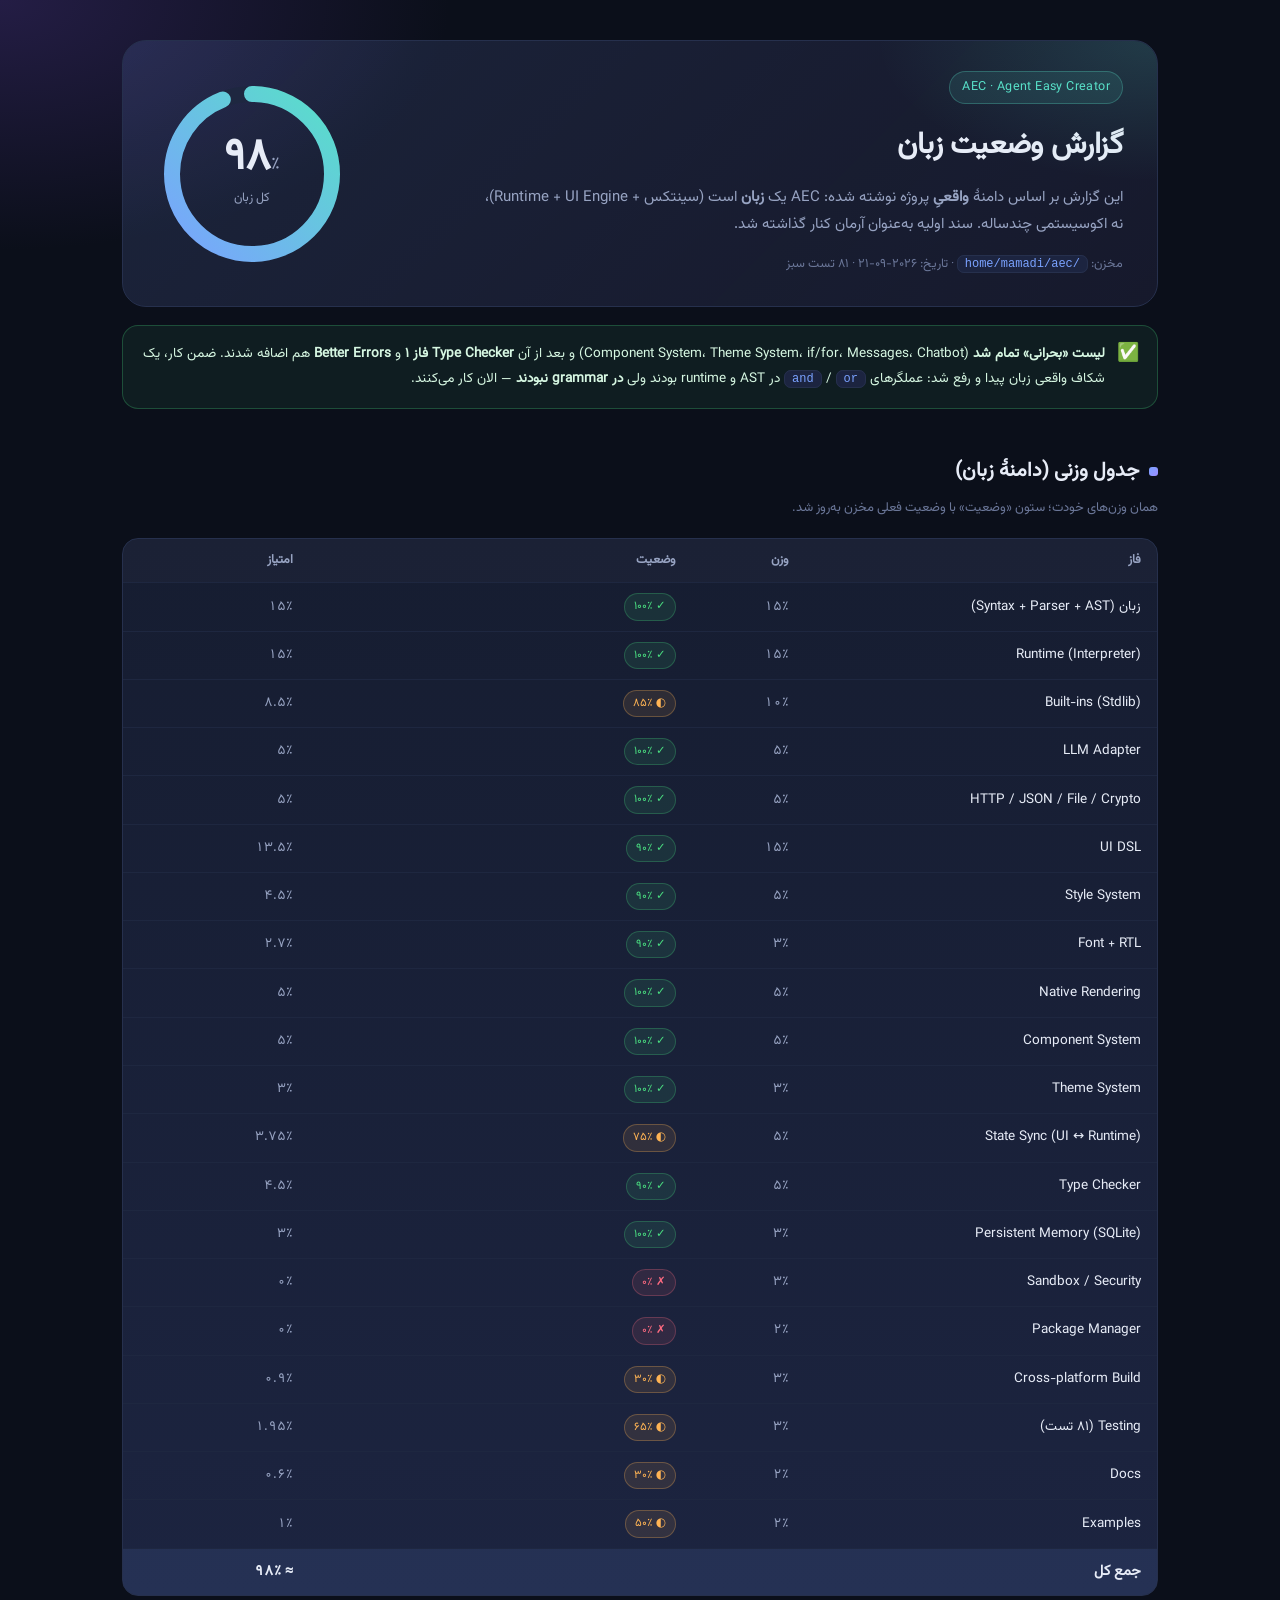
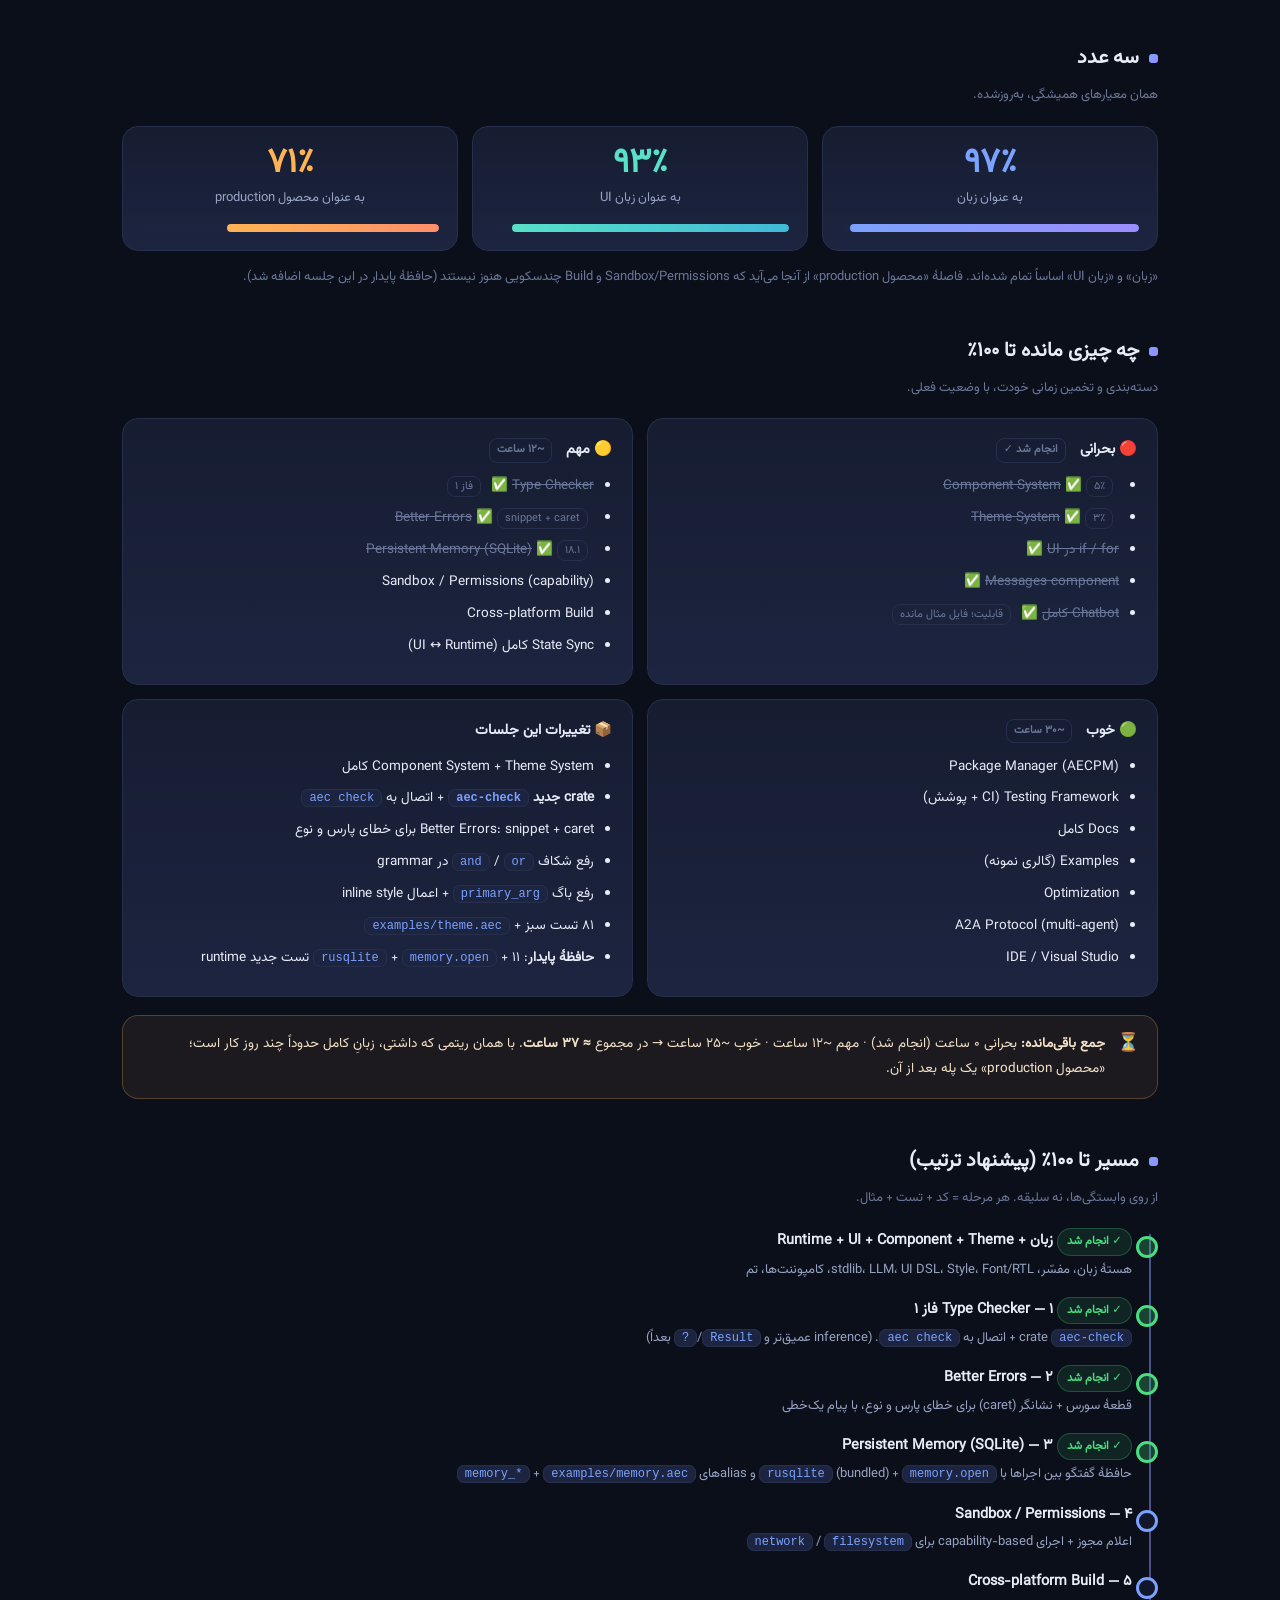
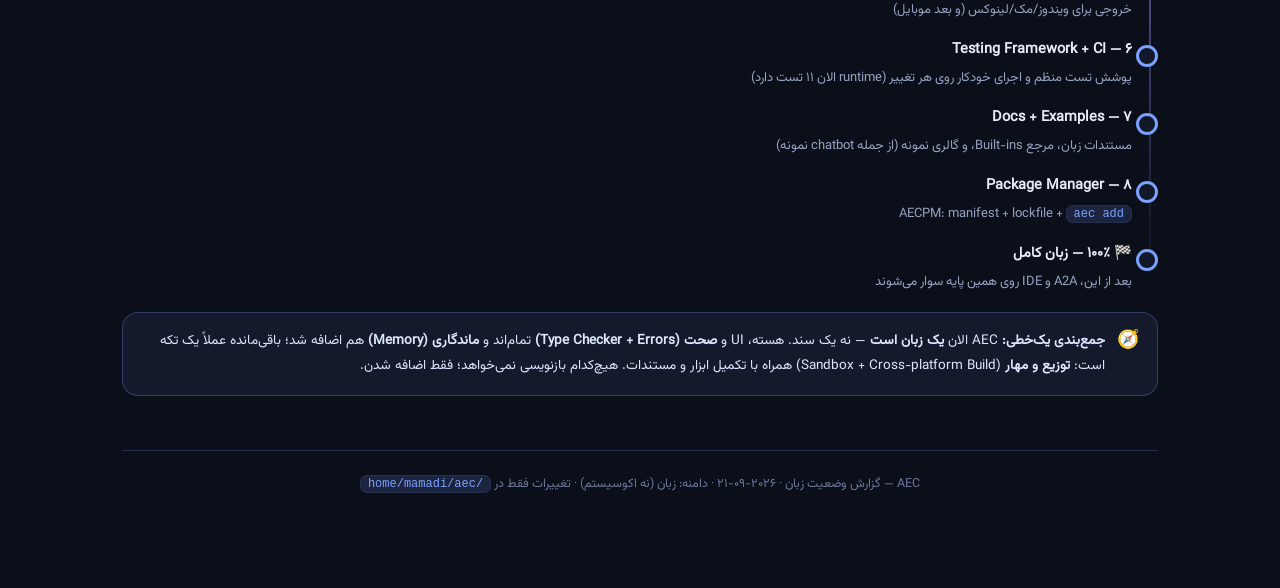
==== docs/roadmap.html @ 52903f84 "feat(lang): complete the language core — var, interpolation, Result/?, closures Catch-up commit for " ====
<!DOCTYPE html>
<html lang="fa" dir="rtl">
<head>
<meta charset="utf-8" />
<meta name="viewport" content="width=device-width, initial-scale=1" />
<title>AEC — گزارش وضعیت زبان</title>
<style>
  @font-face {
    font-family: "Vazirmatn";
    src: url("../crates/aec-ui/assets/fonts/Vazirmatn-Regular.ttf") format("truetype");
    font-weight: 400;
    font-display: swap;
  }
  :root {
    --bg: #0b0f1a;
    --bg-2: #121829;
    --card: #161d31;
    --card-2: #1c2440;
    --line: #26304d;
    --text: #e7ecf7;
    --muted: #97a3c2;
    --faint: #6b7799;
    --primary: #7aa2ff;
    --primary-2: #9b8cff;
    --accent: #58e0c8;
    --amber: #ffb454;
    --rose: #ff6b81;
    --green: #4ade80;
    --radius: 16px;
  }
  * { box-sizing: border-box; }
  html, body { margin: 0; padding: 0; }
  body {
    font-family: "Vazirmatn", "Segoe UI", Tahoma, system-ui, sans-serif;
    background:
      radial-gradient(1200px 600px at 90% -10%, #1b2547 0%, transparent 55%),
      radial-gradient(900px 500px at 0% 0%, #241d45 0%, transparent 50%),
      var(--bg);
    color: var(--text);
    line-height: 1.85;
    -webkit-font-smoothing: antialiased;
  }
  .wrap { max-width: 1080px; margin: 0 auto; padding: 40px 22px 90px; }

  /* Hero */
  .hero {
    display: grid; grid-template-columns: 1fr auto; gap: 28px; align-items: center;
    background: linear-gradient(135deg, rgba(122,162,255,.14), rgba(155,140,255,.08));
    border: 1px solid var(--line); border-radius: 24px; padding: 30px 34px;
    position: relative; overflow: hidden;
  }
  .hero::after {
    content: ""; position: absolute; inset: 0;
    background: radial-gradient(400px 200px at 100% 0%, rgba(88,224,200,.16), transparent 70%);
    pointer-events: none;
  }
  .eyebrow {
    display: inline-block; font-size: 12.5px; letter-spacing: .4px; color: var(--accent);
    background: rgba(88,224,200,.1); border: 1px solid rgba(88,224,200,.28);
    padding: 4px 12px; border-radius: 999px; margin-bottom: 14px;
  }
  h1 { font-size: 30px; margin: 0 0 10px; font-weight: 700; letter-spacing: -.2px; }
  .sub { color: var(--muted); font-size: 15px; margin: 0; max-width: 640px; }
  .meta { color: var(--faint); font-size: 12.5px; margin-top: 14px; }

  .donut { position: relative; width: 190px; height: 190px; flex: 0 0 auto; }
  .donut svg { transform: rotate(-90deg); }
  .donut .track { fill: none; stroke: #1e2740; stroke-width: 16; }
  .donut .val { fill: none; stroke: url(#g1); stroke-width: 16; stroke-linecap: round;
                stroke-dasharray: 472 503; animation: dash 1.5s cubic-bezier(.4,0,.2,1) both; }
  @keyframes dash { from { stroke-dasharray: 0 503; } }
  .donut .center { position: absolute; inset: 0; display: grid; place-content: center; text-align: center; }
  .donut .num { font-size: 44px; font-weight: 700; line-height: 1; }
  .donut .num small { font-size: 18px; color: var(--muted); font-weight: 400; }
  .donut .lbl { font-size: 12.5px; color: var(--muted); margin-top: 6px; }

  h2 { font-size: 20px; margin: 44px 0 6px; display: flex; align-items: center; gap: 10px; }
  h2 .dot { width: 9px; height: 9px; border-radius: 3px; background: linear-gradient(135deg, var(--primary), var(--primary-2)); }
  .hint { color: var(--faint); font-size: 13px; margin: 0 0 18px; }

  .panel {
    background: linear-gradient(180deg, var(--card), var(--card-2));
    border: 1px solid var(--line); border-radius: var(--radius); overflow: hidden;
  }
  table { width: 100%; border-collapse: collapse; font-size: 13.5px; }
  th, td { padding: 10px 16px; text-align: right; border-bottom: 1px solid #1e2740; }
  th { color: var(--muted); font-weight: 600; font-size: 12.5px; background: rgba(255,255,255,.02); }
  tr:last-child td { border-bottom: none; }
  td.f { color: var(--text); }
  td.c { color: var(--muted); font-variant-numeric: tabular-nums; }
  tr.total td { background: rgba(122,162,255,.1); font-weight: 700; color: var(--text); font-size: 14.5px; }
  .badge { display: inline-flex; align-items: center; gap: 5px; padding: 2px 9px; border-radius: 999px; font-size: 11.5px; white-space: nowrap; }
  .ok  { color: var(--green); background: rgba(74,222,128,.1); border: 1px solid rgba(74,222,128,.25); }
  .mid { color: var(--amber); background: rgba(255,180,84,.1); border: 1px solid rgba(255,180,84,.28); }
  .no  { color: var(--rose);  background: rgba(255,107,129,.1); border: 1px solid rgba(255,107,129,.26); }
  .mini { height: 6px; width: 68px; background: #1c2440; border-radius: 99px; overflow: hidden; display: inline-block; vertical-align: middle; }
  .mini > i { display: block; height: 100%; border-radius: 99px; }

  /* score grid */
  .scores { display: grid; grid-template-columns: repeat(auto-fit, minmax(200px, 1fr)); gap: 14px; }
  .score {
    background: linear-gradient(180deg, var(--card), var(--card-2));
    border: 1px solid var(--line); border-radius: var(--radius); padding: 18px;
    text-align: center;
  }
  .score .big { font-size: 34px; font-weight: 700; line-height: 1.1; }
  .score .lbl { color: var(--muted); font-size: 13px; margin-top: 4px; }
  .score .bar { height: 8px; background: #1c2440; border-radius: 99px; overflow: hidden; margin-top: 14px; }
  .score .bar > i { display: block; height: 100%; border-radius: 99px; animation: grow 1.1s cubic-bezier(.4,0,.2,1) both; }
  @keyframes grow { from { width: 0 !important; } }

  /* priority lists */
  .two { display: grid; grid-template-columns: 1fr 1fr; gap: 14px; }
  .list { padding: 18px 20px; }
  .list h3 { margin: 0 0 10px; font-size: 14.5px; display: flex; align-items: center; gap: 8px; }
  .list ul { margin: 0; padding: 0 18px 0 0; }
  .list li { font-size: 13.5px; margin-bottom: 7px; }
  .list li s { color: var(--faint); }
  .tag { font-size: 11px; color: var(--faint); border: 1px solid var(--line); border-radius: 8px; padding: 1px 7px; margin-right: 6px; }

  .tl { position: relative; margin-top: 8px; padding-right: 26px; }
  .tl::before { content: ""; position: absolute; right: 7px; top: 6px; bottom: 6px; width: 2px;
                background: linear-gradient(180deg, var(--primary), var(--primary-2), transparent); opacity: .5; }
  .step { position: relative; margin-bottom: 15px; }
  .step::before { content: ""; position: absolute; right: -26px; top: 8px; width: 16px; height: 16px; border-radius: 50%;
    background: var(--bg-2); border: 3px solid var(--primary); }
  .step.done::before { border-color: var(--green); background: rgba(74,222,128,.25); }
  .step .st-top { display: flex; align-items: center; gap: 10px; flex-wrap: wrap; }
  .step .st-name { font-weight: 600; font-size: 14.5px; }
  .step .st-desc { color: var(--muted); font-size: 13px; margin-top: 2px; }

  .callout {
    display: flex; gap: 12px; align-items: flex-start;
    background: rgba(255,180,84,.07); border: 1px solid rgba(255,180,84,.25);
    border-radius: var(--radius); padding: 16px 18px; margin-top: 18px; font-size: 13.5px; color: #f3e2c8;
  }
  .callout .ic { font-size: 18px; line-height: 1.4; }
  .callout.blue { background: rgba(122,162,255,.08); border-color: rgba(122,162,255,.28); color: #dce6ff; }
  .callout.green { background: rgba(74,222,128,.07); border-color: rgba(74,222,128,.25); color: #d6f7e2; }
  @media (max-width: 760px) {
    .hero { grid-template-columns: 1fr; } .donut { justify-self: center; }
    .two { grid-template-columns: 1fr; } h1 { font-size: 24px; }
  }
  footer { margin-top: 54px; color: var(--faint); font-size: 12.5px; text-align: center; border-top: 1px solid var(--line); padding-top: 22px; }
  .kbd { font-family: ui-monospace, monospace; background: #1c2440; border: 1px solid var(--line);
         border-radius: 7px; padding: 1px 7px; font-size: 12px; color: var(--primary); }
</style>
</head>
<body>
<div class="wrap">

  <!-- HERO -->
  <div class="hero">
    <div>
      <span class="eyebrow">AEC · Agent Easy Creator</span>
      <h1>گزارش وضعیت زبان</h1>
      <p class="sub">
        این گزارش بر اساس دامنهٔ <b>واقعیِ</b> پروژه نوشته شده: AEC یک <b>زبان</b> است
        (سینتکس + Runtime + UI Engine)، نه اکوسیستمی چندساله. سند اولیه به‌عنوان آرمان کنار گذاشته شد.
      </p>
      <div class="meta">مخزن: <span class="kbd">/home/mamadi/aec</span> · تاریخ: ۲۰۲۶-۰۹-۲۱ · ۸۱ تست سبز</div>
    </div>
    <div class="donut">
      <svg width="190" height="190" viewBox="0 0 190 190">
        <defs>
          <linearGradient id="g1" x1="0" y1="0" x2="1" y2="1">
            <stop offset="0%" stop-color="#7aa2ff" /><stop offset="100%" stop-color="#58e0c8" />
          </linearGradient>
        </defs>
        <circle class="track" cx="95" cy="95" r="80" />
        <circle class="val" cx="95" cy="95" r="80" />
      </svg>
      <div class="center">
        <div class="num">۹۸<small>٪</small></div>
        <div class="lbl">کل زبان</div>
      </div>
    </div>
  </div>

  <div class="callout green">
    <div class="ic">✅</div>
    <div>
      <b>لیست «بحرانی» تمام شد</b> (Component System، Theme System، if/for، Messages، Chatbot)
      و بعد از آن <b>Type Checker فاز ۱</b> و <b>Better Errors</b> هم اضافه شدند.
      ضمن کار، یک شکاف واقعی زبان پیدا و رفع شد: عملگرهای <span class="kbd">and</span> / <span class="kbd">or</span>
      در AST و runtime بودند ولی <b>در grammar نبودند</b> — الان کار می‌کنند.
    </div>
  </div>

  <!-- WEIGHTED TABLE -->
  <h2><span class="dot"></span>جدول وزنی (دامنهٔ زبان)</h2>
  <p class="hint">همان وزن‌های خودت؛ ستون «وضعیت» با وضعیت فعلی مخزن به‌روز شد.</p>

  <div class="panel">
    <table>
      <tr>
        <th style="width:34%">فاز</th>
        <th style="width:11%">وزن</th>
        <th style="width:37%">وضعیت</th>
        <th style="width:18%">امتیاز</th>
      </tr>
      <tr><td class="f">زبان (Syntax + Parser + AST)</td><td class="c">۱۵٪</td><td><span class="badge ok">✓ ۱۰۰٪</span></td><td class="c">۱۵٪</td></tr>
      <tr><td class="f">Runtime (Interpreter)</td><td class="c">۱۵٪</td><td><span class="badge ok">✓ ۱۰۰٪</span></td><td class="c">۱۵٪</td></tr>
      <tr><td class="f">Built-ins (Stdlib)</td><td class="c">۱۰٪</td><td><span class="badge mid">◐ ۸۵٪</span></td><td class="c">۸.۵٪</td></tr>
      <tr><td class="f">LLM Adapter</td><td class="c">۵٪</td><td><span class="badge ok">✓ ۱۰۰٪</span></td><td class="c">۵٪</td></tr>
      <tr><td class="f">HTTP / JSON / File / Crypto</td><td class="c">۵٪</td><td><span class="badge ok">✓ ۱۰۰٪</span></td><td class="c">۵٪</td></tr>
      <tr><td class="f">UI DSL</td><td class="c">۱۵٪</td><td><span class="badge ok">✓ ۹۰٪</span></td><td class="c">۱۳.۵٪</td></tr>
      <tr><td class="f">Style System</td><td class="c">۵٪</td><td><span class="badge ok">✓ ۹۰٪</span></td><td class="c">۴.۵٪</td></tr>
      <tr><td class="f">Font + RTL</td><td class="c">۳٪</td><td><span class="badge ok">✓ ۹۰٪</span></td><td class="c">۲.۷٪</td></tr>
      <tr><td class="f">Native Rendering</td><td class="c">۵٪</td><td><span class="badge ok">✓ ۱۰۰٪</span></td><td class="c">۵٪</td></tr>
      <tr><td class="f">Component System</td><td class="c">۵٪</td><td><span class="badge ok">✓ ۱۰۰٪</span></td><td class="c">۵٪</td></tr>
      <tr><td class="f">Theme System</td><td class="c">۳٪</td><td><span class="badge ok">✓ ۱۰۰٪</span></td><td class="c">۳٪</td></tr>
      <tr><td class="f">State Sync (UI ↔ Runtime)</td><td class="c">۵٪</td><td><span class="badge mid">◐ ۷۵٪</span></td><td class="c">۳.۷۵٪</td></tr>
      <tr><td class="f">Type Checker</td><td class="c">۵٪</td><td><span class="badge ok">✓ ۹۰٪</span></td><td class="c">۴.۵٪</td></tr>
      <tr><td class="f">Persistent Memory (SQLite)</td><td class="c">۳٪</td><td><span class="badge ok">✓ ۱۰۰٪</span></td><td class="c">۳٪</td></tr>
      <tr><td class="f">Sandbox / Security</td><td class="c">۳٪</td><td><span class="badge no">✗ ۰٪</span></td><td class="c">۰٪</td></tr>
      <tr><td class="f">Package Manager</td><td class="c">۲٪</td><td><span class="badge no">✗ ۰٪</span></td><td class="c">۰٪</td></tr>
      <tr><td class="f">Cross-platform Build</td><td class="c">۳٪</td><td><span class="badge mid">◐ ۳۰٪</span></td><td class="c">۰.۹٪</td></tr>
      <tr><td class="f">Testing (۸۱ تست)</td><td class="c">۳٪</td><td><span class="badge mid">◐ ۶۵٪</span></td><td class="c">۱.۹۵٪</td></tr>
      <tr><td class="f">Docs</td><td class="c">۲٪</td><td><span class="badge mid">◐ ۳۰٪</span></td><td class="c">۰.۶٪</td></tr>
      <tr><td class="f">Examples</td><td class="c">۲٪</td><td><span class="badge mid">◐ ۵۰٪</span></td><td class="c">۱٪</td></tr>
      <tr class="total"><td colspan="3">جمع کل</td><td class="c">≈ ۹۸٪</td></tr>
    </table>
  </div>

  <!-- THREE SCORES -->
  <h2><span class="dot"></span>سه عدد</h2>
  <p class="hint">همان معیارهای همیشگی، به‌روزشده.</p>
  <div class="scores">
    <div class="score">
      <div class="big" style="color:#7aa2ff">۹۷٪</div>
      <div class="lbl">به عنوان زبان</div>
      <div class="bar"><i style="width:97%; background:linear-gradient(90deg,#7aa2ff,#9b8cff)"></i></div>
    </div>
    <div class="score">
      <div class="big" style="color:#58e0c8">۹۳٪</div>
      <div class="lbl">به عنوان زبان UI</div>
      <div class="bar"><i style="width:93%; background:linear-gradient(90deg,#58e0c8,#3fb9d8)"></i></div>
    </div>
    <div class="score">
      <div class="big" style="color:#ffb454">۷۱٪</div>
      <div class="lbl">به عنوان محصول production</div>
      <div class="bar"><i style="width:71%; background:linear-gradient(90deg,#ffb454,#ff8f6b)"></i></div>
    </div>
  </div>
  <p class="hint" style="margin-top:14px">
    «زبان» و «زبان UI» اساساً تمام شده‌اند. فاصلهٔ «محصول production» از آنجا می‌آید که
    Sandbox/Permissions و Build چندسکویی هنوز نیستند (حافظهٔ پایدار در این جلسه اضافه شد).
  </p>

  <!-- REMAINING -->
  <h2><span class="dot"></span>چه چیزی مانده تا ۱۰۰٪</h2>
  <p class="hint">دسته‌بندی و تخمین زمانی خودت، با وضعیت فعلی.</p>

  <div class="two">
    <div class="panel list">
      <h3>🔴 بحرانی <span class="tag">انجام شد ✓</span></h3>
      <ul>
        <li><s>Component System</s> ✅ <span class="tag">۵٪</span></li>
        <li><s>Theme System</s> ✅ <span class="tag">۳٪</span></li>
        <li><s>if / for در UI</s> ✅</li>
        <li><s>Messages component</s> ✅</li>
        <li><s>Chatbot کامل</s> ✅ <span class="tag">قابلیت؛ فایل مثال مانده</span></li>
      </ul>
    </div>

    <div class="panel list">
      <h3>🟡 مهم <span class="tag">~۱۲ ساعت</span></h3>
      <ul>
        <li><s>Type Checker</s> ✅ <span class="tag">فاز ۱</span></li>
        <li><s>Better Errors</s> ✅ <span class="tag">snippet + caret</span></li>
        <li><s>Persistent Memory (SQLite)</s> ✅ <span class="tag">۱۸.۱</span></li>
        <li>Sandbox / Permissions (capability)</li>
        <li>Cross-platform Build</li>
        <li>State Sync کامل (UI ↔ Runtime)</li>
      </ul>
    </div>

    <div class="panel list">
      <h3>🟢 خوب <span class="tag">~۳۰ ساعت</span></h3>
      <ul>
        <li>Package Manager (AECPM)</li>
        <li>Testing Framework (CI + پوشش)</li>
        <li>Docs کامل</li>
        <li>Examples (گالری نمونه)</li>
        <li>Optimization</li>
        <li>A2A Protocol (multi-agent)</li>
        <li>IDE / Visual Studio</li>
      </ul>
    </div>

    <div class="panel list">
      <h3>📦 تغییرات این جلسات</h3>
      <ul>
        <li>Component System + Theme System کامل</li>
        <li><b>crate جدید <span class="kbd">aec-check</span></b> + اتصال به <span class="kbd">aec check</span></li>
        <li>Better Errors: snippet + caret برای خطای پارس و نوع</li>
        <li>رفع شکاف <span class="kbd">and</span> / <span class="kbd">or</span> در grammar</li>
        <li>رفع باگ <span class="kbd">primary_arg</span> + اعمال inline style</li>
        <li>۸۱ تست سبز + <span class="kbd">examples/theme.aec</span></li>
        <li><b>حافظهٔ پایدار</b>: <span class="kbd">rusqlite</span> + <span class="kbd">memory.open</span> + ۱۱ تست جدید runtime</li>
      </ul>
    </div>
  </div>

  <div class="callout">
    <div class="ic">⏳</div>
    <div>
      <b>جمع باقی‌مانده:</b> بحرانی ۰ ساعت (انجام شد) · مهم ~۱۲ ساعت · خوب ~۲۵ ساعت →
      در مجموع <b>≈ ۳۷ ساعت</b>. با همان ریتمی که داشتی، زبانِ کامل حدوداً چند روز کار است؛
      «محصول production» یک پله بعد از آن.
    </div>
  </div>

  <!-- PATH -->
  <h2><span class="dot"></span>مسیر تا ۱۰۰٪ (پیشنهاد ترتیب)</h2>
  <p class="hint">از روی وابستگی‌ها، نه سلیقه. هر مرحله = کد + تست + مثال.</p>

  <div class="tl">
    <div class="step done">
      <div class="st-top"><span class="st-name"><span class="badge ok">✓ انجام شد</span> زبان + Runtime + UI + Component + Theme</span></div>
      <div class="st-desc">هستهٔ زبان، مفسّر، stdlib، LLM، UI DSL، Style، Font/RTL، کامپوننت‌ها، تم</div>
    </div>
    <div class="step done">
      <div class="st-top"><span class="st-name"><span class="badge ok">✓ انجام شد</span> ۱ — Type Checker فاز ۱</span></div>
      <div class="st-desc">crate <span class="kbd">aec-check</span> + اتصال به <span class="kbd">aec check</span>. (inference عمیق‌تر و <span class="kbd">Result</span>/<span class="kbd">?</span> بعداً)</div>
    </div>
    <div class="step done">
      <div class="st-top"><span class="st-name"><span class="badge ok">✓ انجام شد</span> ۲ — Better Errors</span></div>
      <div class="st-desc">قطعهٔ سورس + نشانگر (caret) برای خطای پارس و نوع، با پیام یک‌خطی</div>
    </div>
    <div class="step done">
      <div class="st-top"><span class="st-name"><span class="badge ok">✓ انجام شد</span> ۳ — Persistent Memory (SQLite)</span></div>
      <div class="st-desc">حافظهٔ گفتگو بین اجراها با <span class="kbd">rusqlite</span> (bundled) + <span class="kbd">memory.open</span> و aliasهای <span class="kbd">memory_*</span> + <span class="kbd">examples/memory.aec</span></div>
    </div>
    <div class="step">
      <div class="st-top"><span class="st-name">۴ — Sandbox / Permissions</span></div>
      <div class="st-desc">اعلام مجوز + اجرای capability-based برای <span class="kbd">network</span> / <span class="kbd">filesystem</span></div>
    </div>
    <div class="step">
      <div class="st-top"><span class="st-name">۵ — Cross-platform Build</span></div>
      <div class="st-desc">خروجی برای ویندوز/مک/لینوکس (و بعد موبایل)</div>
    </div>
    <div class="step">
      <div class="st-top"><span class="st-name">۶ — Testing Framework + CI</span></div>
      <div class="st-desc">پوشش تست منظم و اجرای خودکار روی هر تغییر (runtime الان ۱۱ تست دارد)</div>
    </div>
    <div class="step">
      <div class="st-top"><span class="st-name">۷ — Docs + Examples</span></div>
      <div class="st-desc">مستندات زبان، مرجع Built-ins، و گالری نمونه (از جمله chatbot نمونه)</div>
    </div>
    <div class="step">
      <div class="st-top"><span class="st-name">۸ — Package Manager</span></div>
      <div class="st-desc">AECPM: manifest + lockfile + <span class="kbd">aec add</span></div>
    </div>
    <div class="step">
      <div class="st-top"><span class="st-name">🏁 ۱۰۰٪ — زبان کامل</span></div>
      <div class="st-desc">بعد از این، A2A و IDE روی همین پایه سوار می‌شوند</div>
    </div>
  </div>

  <div class="callout blue">
    <div class="ic">🧭</div>
    <div>
      <b>جمع‌بندی یک‌خطی:</b> AEC الان <b>یک زبان است</b> — نه یک سند. هسته، UI و
      <b>صحت (Type Checker + Errors)</b> تمام‌اند و <b>ماندگاری (Memory)</b> هم اضافه شد؛
      باقی‌مانده عملاً یک تکه است: <b>توزیع و مهار</b> (Sandbox + Cross-platform Build)
      همراه با تکمیل ابزار و مستندات. هیچ‌کدام بازنویسی نمی‌خواهد؛ فقط اضافه شدن.
    </div>
  </div>

  <footer>
    AEC — گزارش وضعیت زبان · ۲۰۲۶-۰۹-۲۱ · دامنه: زبان (نه اکوسیستم) · تغییرات فقط در <span class="kbd">/home/mamadi/aec</span>
  </footer>
</div>
</body>
</html>
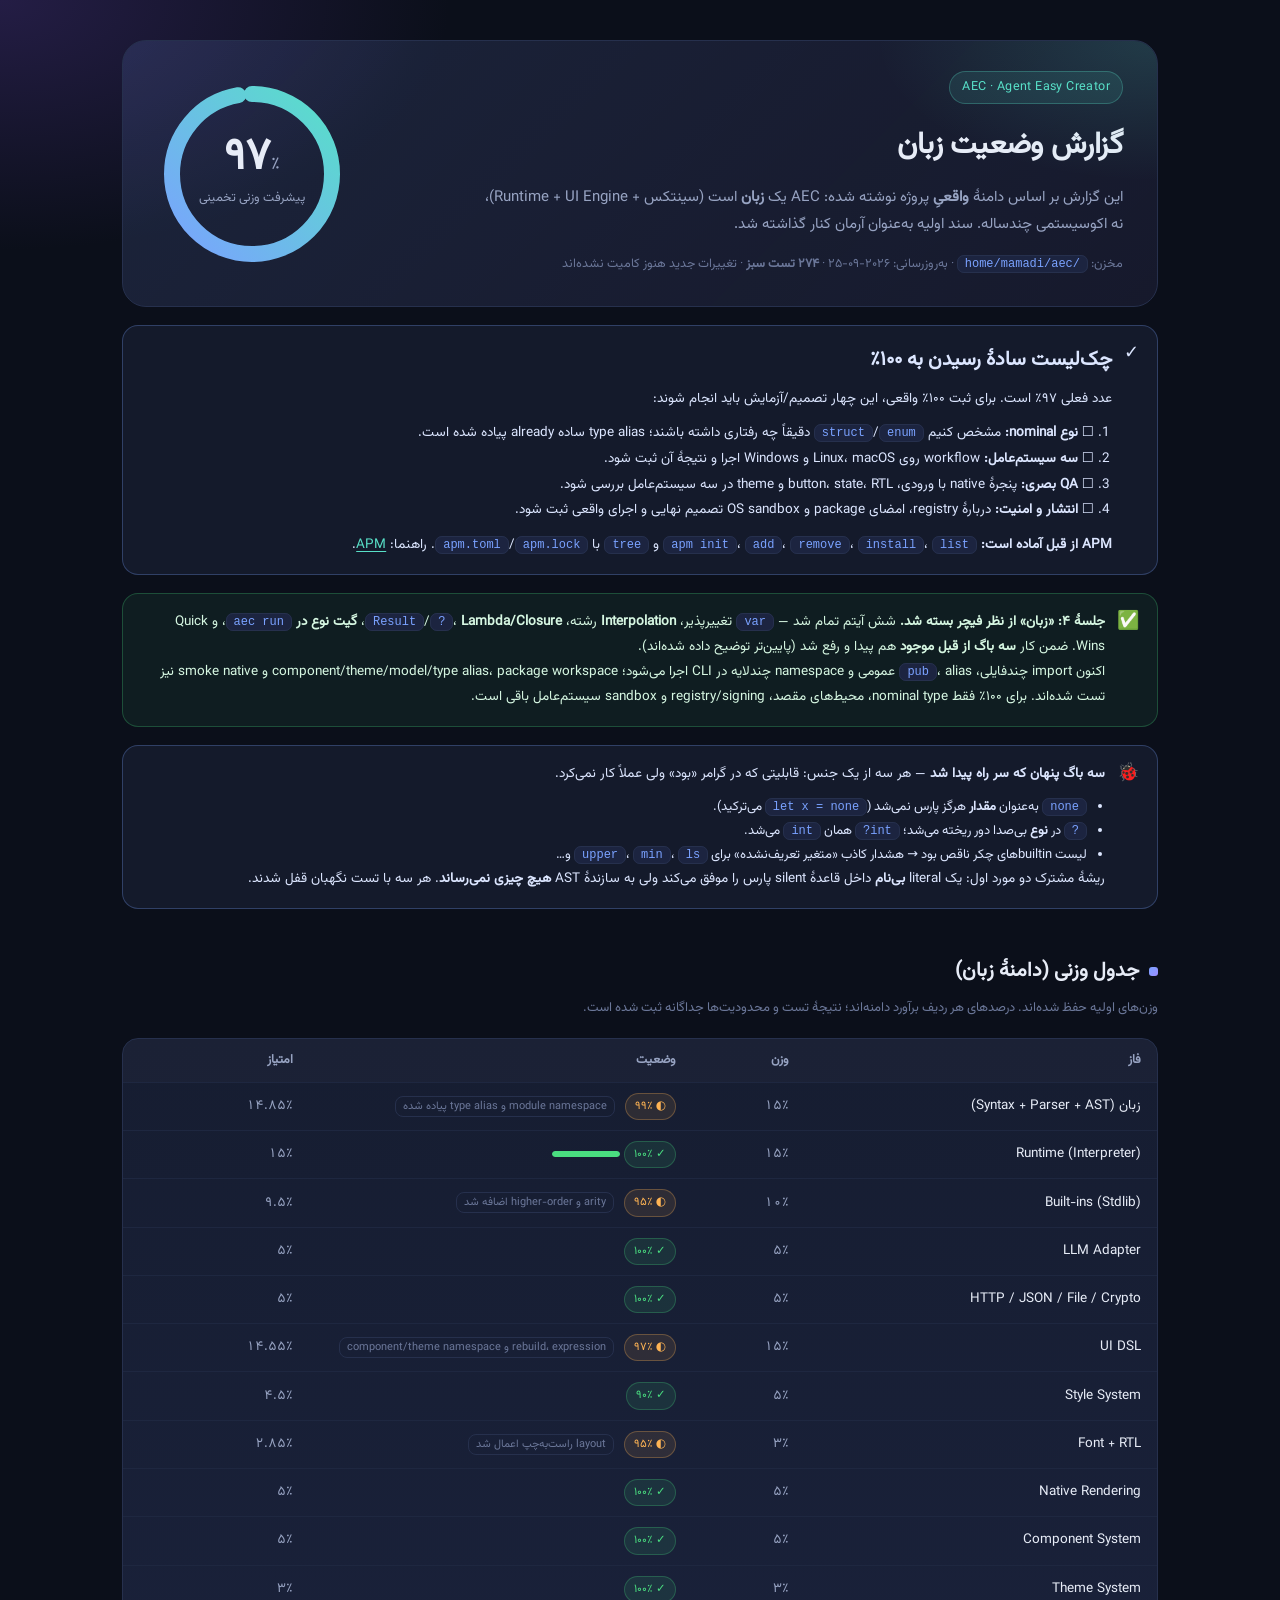
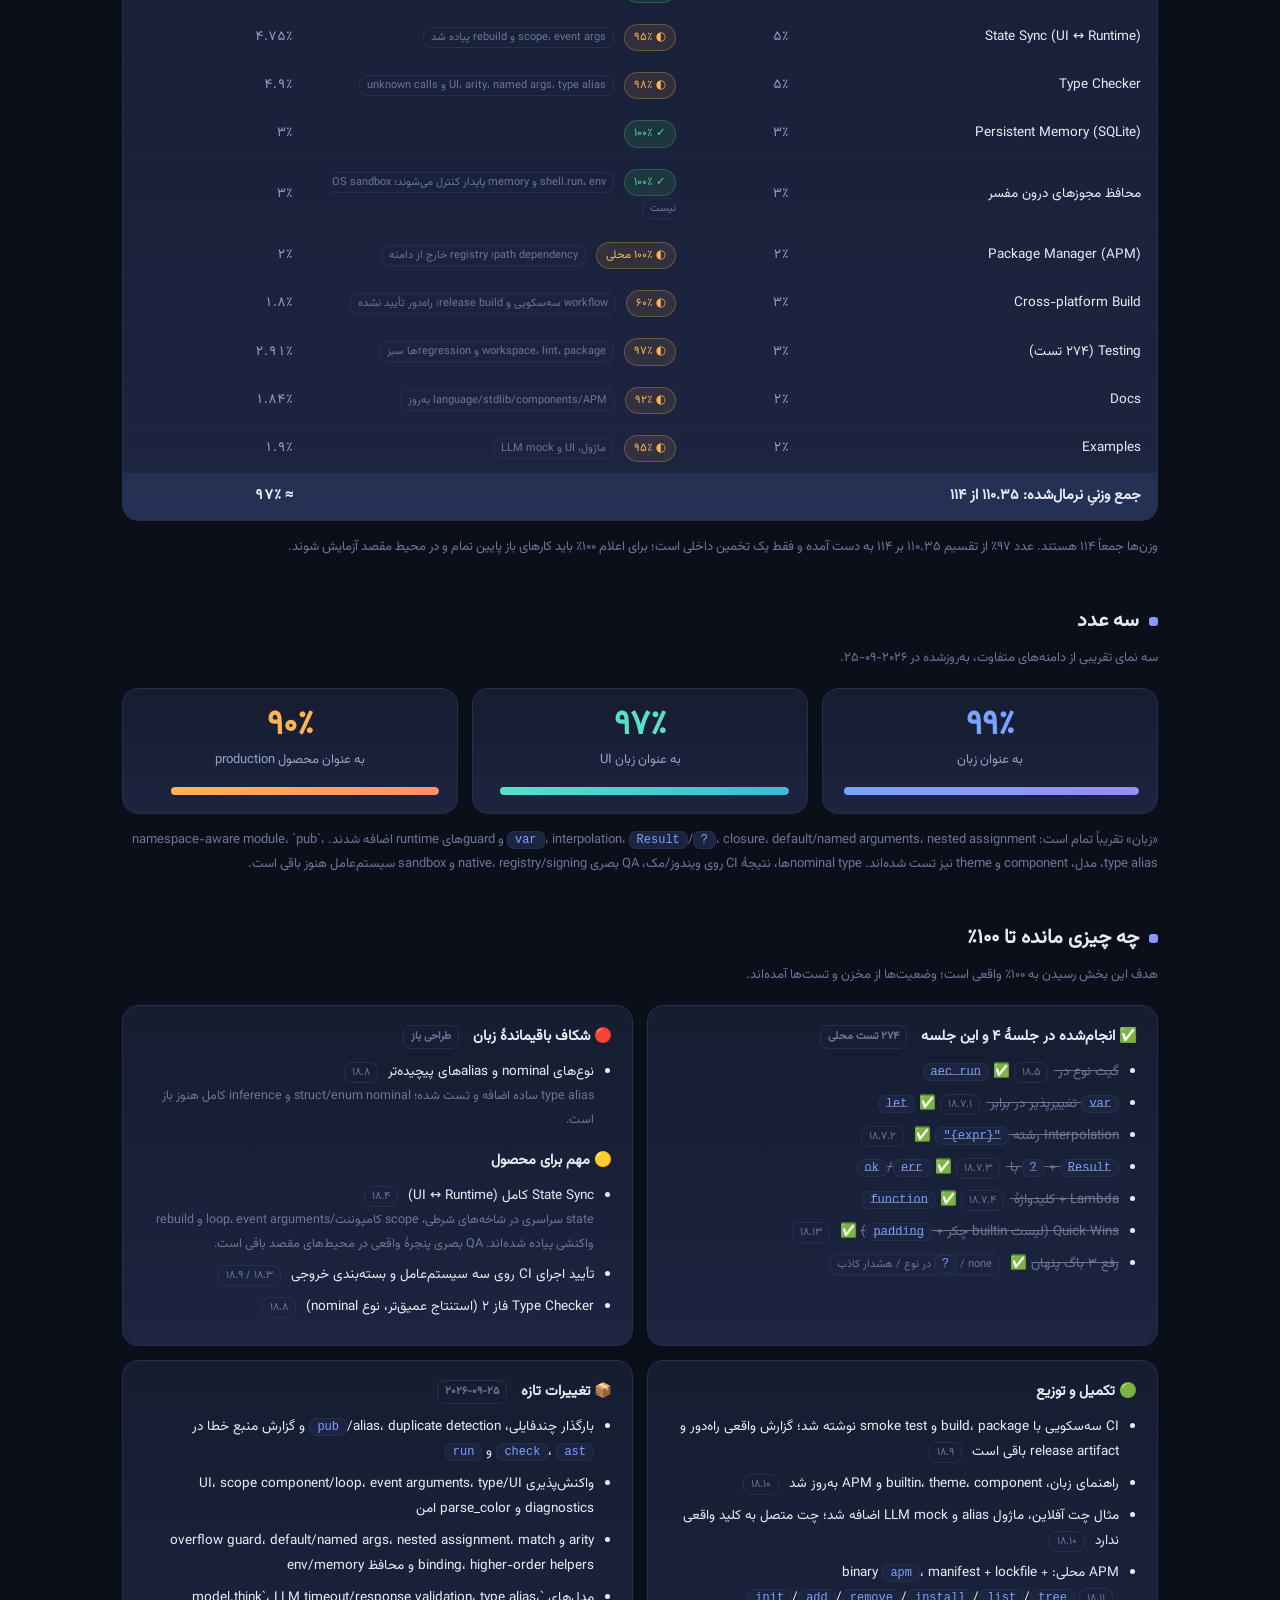
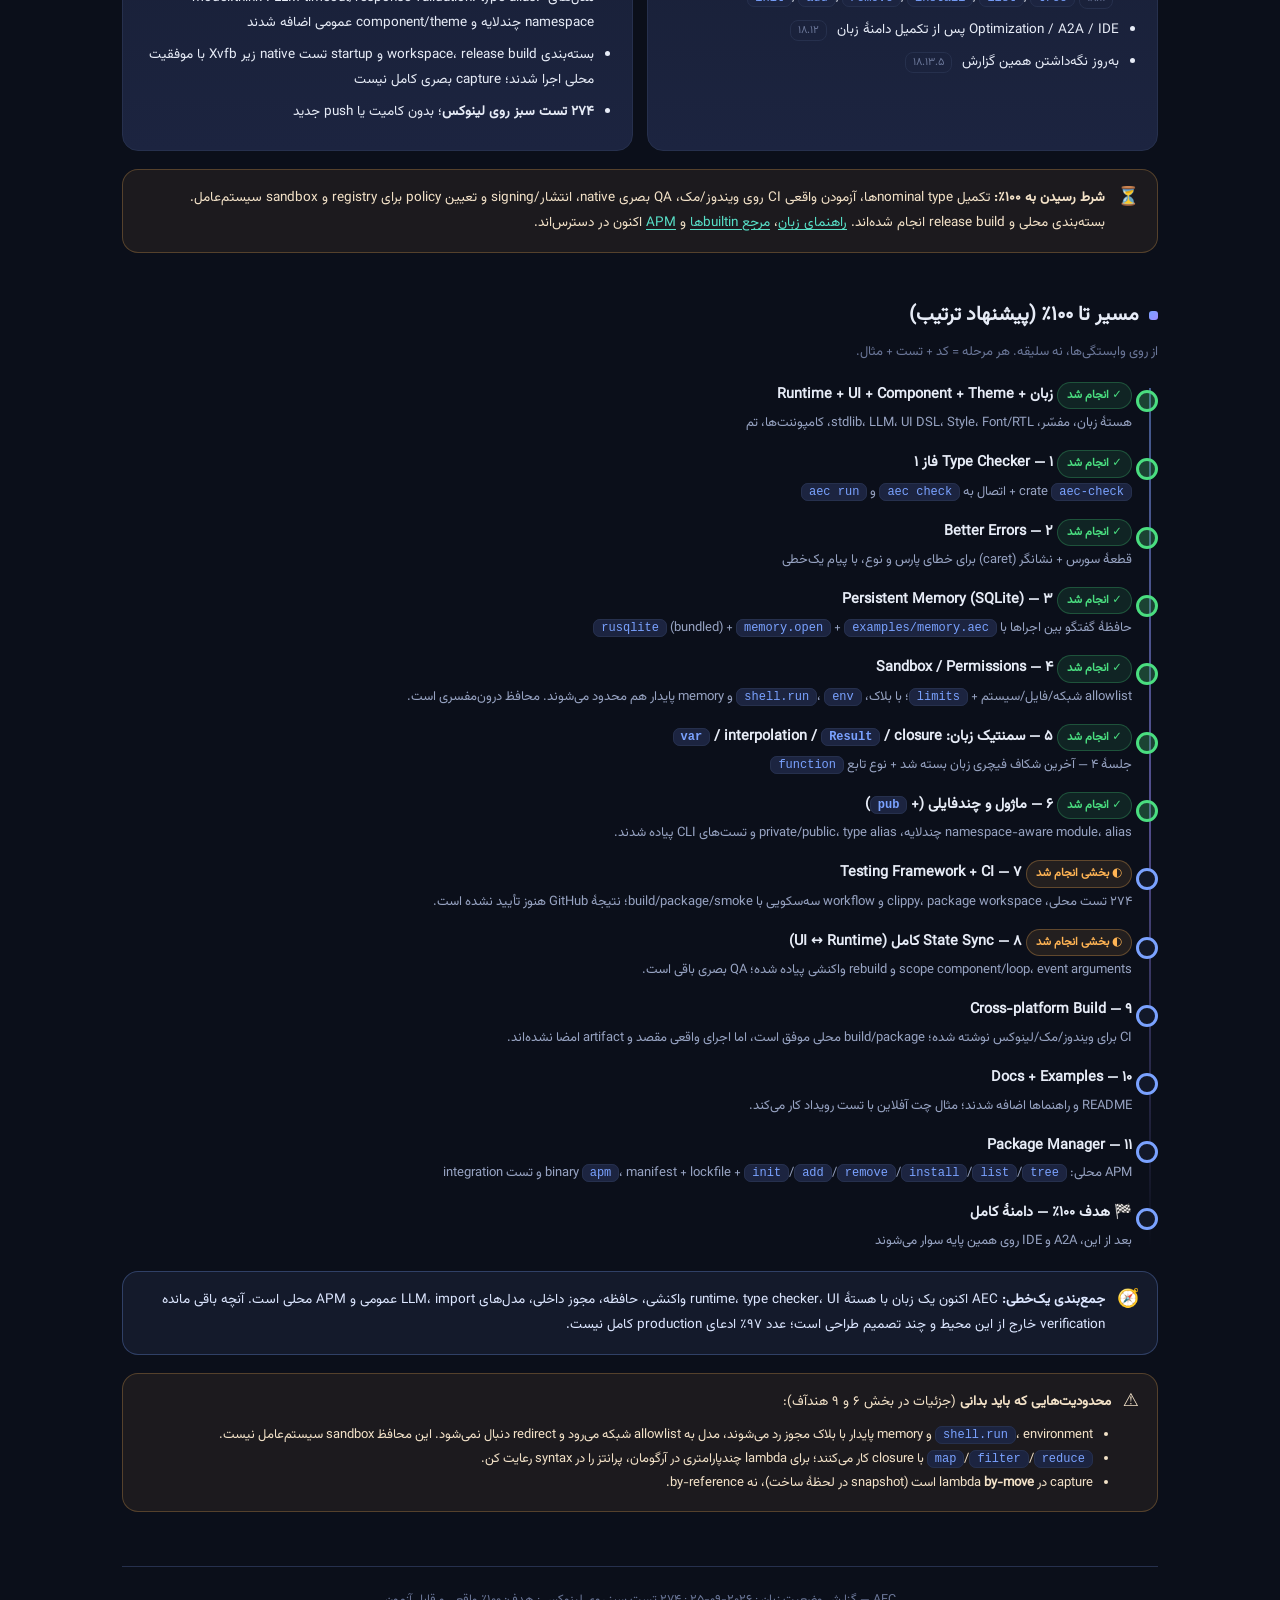
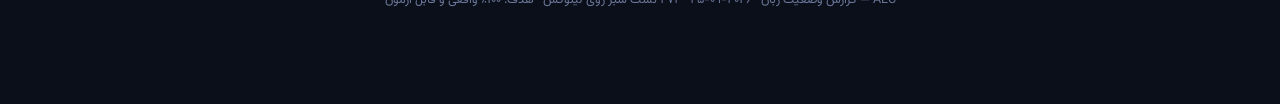
==== commit 8d169f8f: "feat: complete modules APM and local CI" ====
--- a/docs/roadmap.html
+++ b/docs/roadmap.html
@@ -67,7 +67,7 @@
   .donut svg { transform: rotate(-90deg); }
   .donut .track { fill: none; stroke: #1e2740; stroke-width: 16; }
   .donut .val { fill: none; stroke: url(#g1); stroke-width: 16; stroke-linecap: round;
-                stroke-dasharray: 472 503; animation: dash 1.5s cubic-bezier(.4,0,.2,1) both; }
+                stroke-dasharray: 488 503; animation: dash 1.5s cubic-bezier(.4,0,.2,1) both; }
   @keyframes dash { from { stroke-dasharray: 0 503; } }
   .donut .center { position: absolute; inset: 0; display: grid; place-content: center; text-align: center; }
   .donut .num { font-size: 44px; font-weight: 700; line-height: 1; }
@@ -144,6 +144,7 @@
   footer { margin-top: 54px; color: var(--faint); font-size: 12.5px; text-align: center; border-top: 1px solid var(--line); padding-top: 22px; }
   .kbd { font-family: ui-monospace, monospace; background: #1c2440; border: 1px solid var(--line);
          border-radius: 7px; padding: 1px 7px; font-size: 12px; color: var(--primary); }
+  a { color: var(--accent); text-underline-offset: 3px; }
 </style>
 </head>
 <body>
@@ -158,7 +159,7 @@
         این گزارش بر اساس دامنهٔ <b>واقعیِ</b> پروژه نوشته شده: AEC یک <b>زبان</b> است
         (سینتکس + Runtime + UI Engine)، نه اکوسیستمی چندساله. سند اولیه به‌عنوان آرمان کنار گذاشته شد.
       </p>
-      <div class="meta">مخزن: <span class="kbd">/home/mamadi/aec</span> · تاریخ: ۲۰۲۶-۰۹-۲۱ · ۸۱ تست سبز</div>
+      <div class="meta">مخزن: <span class="kbd">/home/mamadi/aec</span> · به‌روزرسانی: ۲۰۲۶-۰۹-۲۵ · <b>۲۷۴ تست سبز</b> · تغییرات جدید هنوز کامیت نشده‌اند</div>
     </div>
     <div class="donut">
       <svg width="190" height="190" viewBox="0 0 190 190">
@@ -171,25 +172,59 @@
         <circle class="val" cx="95" cy="95" r="80" />
       </svg>
       <div class="center">
-        <div class="num">۹۸<small>٪</small></div>
-        <div class="lbl">کل زبان</div>
+        <div class="num">۹۷<small>٪</small></div>
+        <div class="lbl">پیشرفت وزنی تخمینی</div>
       </div>
+    </div>
+  </div>
+
+  <div class="callout blue" id="simple-100-checklist">
+    <div class="ic">✓</div>
+    <div>
+      <h2 style="margin:0 0 8px">چک‌لیست سادهٔ رسیدن به ۱۰۰٪</h2>
+      <p style="margin:0 0 8px">عدد فعلی ۹۷٪ است. برای ثبت ۱۰۰٪ واقعی، این چهار تصمیم/آزمایش باید انجام شوند:</p>
+      <ol style="margin:8px 18px 0; padding:0; line-height:1.9">
+        <li>☐ <b>نوع nominal:</b> مشخص کنیم <span class="kbd">struct</span>/<span class="kbd">enum</span> دقیقاً چه رفتاری داشته باشند؛ type alias ساده already پیاده شده است.</li>
+        <li>☐ <b>سه سیستم‌عامل:</b> workflow روی Linux، macOS و Windows اجرا و نتیجهٔ آن ثبت شود.</li>
+        <li>☐ <b>QA بصری:</b> پنجرهٔ native با ورودی، button، state، RTL و theme در سه سیستم‌عامل بررسی شود.</li>
+        <li>☐ <b>انتشار و امنیت:</b> دربارهٔ registry، امضای package و OS sandbox تصمیم نهایی و اجرای واقعی ثبت شود.</li>
+      </ol>
+      <p style="margin:10px 0 0"><b>APM از قبل آماده است:</b> <span class="kbd">apm init</span>، <span class="kbd">add</span>، <span class="kbd">remove</span>، <span class="kbd">install</span>، <span class="kbd">list</span> و <span class="kbd">tree</span> با <span class="kbd">apm.toml</span>/<span class="kbd">apm.lock</span>. راهنما: <a href="apm.md">APM</a>.</p>
     </div>
   </div>
 
   <div class="callout green">
     <div class="ic">✅</div>
     <div>
-      <b>لیست «بحرانی» تمام شد</b> (Component System، Theme System، if/for، Messages، Chatbot)
-      و بعد از آن <b>Type Checker فاز ۱</b> و <b>Better Errors</b> هم اضافه شدند.
-      ضمن کار، یک شکاف واقعی زبان پیدا و رفع شد: عملگرهای <span class="kbd">and</span> / <span class="kbd">or</span>
-      در AST و runtime بودند ولی <b>در grammar نبودند</b> — الان کار می‌کنند.
+      <b>جلسهٔ ۴: «زبان» از نظر فیچر بسته شد.</b> شش آیتم تمام شد —
+      <span class="kbd">var</span> تغییرپذیر، <b>Interpolation</b> رشته،
+      <span class="kbd">Result</span>/<span class="kbd">?</span>، <b>Lambda/Closure</b>،
+      <b>گیت نوع در</b> <span class="kbd">aec run</span>، و Quick Wins.
+      ضمن کار <b>سه باگ از قبل موجود</b> هم پیدا و رفع شد (پایین‌تر توضیح داده شده‌اند).
+      <br />
+      اکنون import چندفایلی، <span class="kbd">pub</span>، alias عمومی و namespace چندلایه در CLI اجرا می‌شود؛
+      component/theme/model/type alias، package workspace و smoke native نیز تست شده‌اند.
+      برای ۱۰۰٪ فقط nominal type، محیط‌های مقصد، registry/signing و sandbox سیستم‌عامل باقی است.
+    </div>
+  </div>
+
+  <div class="callout blue">
+    <div class="ic">🐞</div>
+    <div>
+      <b>سه باگ پنهان که سر راه پیدا شد</b> — هر سه از یک جنس: قابلیتی که در گرامر «بود» ولی عملاً کار نمی‌کرد.
+      <ul style="margin:8px 18px 0 0; padding:0; font-size:13px">
+        <li><span class="kbd">none</span> به‌عنوان <b>مقدار</b> هرگز پارس نمی‌شد (<span class="kbd">let x = none</span> می‌ترکید).</li>
+        <li><span class="kbd">?</span> در <b>نوع</b> بی‌صدا دور ریخته می‌شد؛ <span class="kbd">int?</span> همان <span class="kbd">int</span> می‌شد.</li>
+        <li>لیست builtinهای چکر ناقص بود → هشدار کاذب «متغیر تعریف‌نشده» برای <span class="kbd">upper</span>، <span class="kbd">min</span>، <span class="kbd">ls</span> و…</li>
+      </ul>
+      ریشهٔ مشترک دو مورد اول: یک literal <b>بی‌نام</b> داخل قاعدهٔ silent پارس را موفق می‌کند ولی به سازندهٔ AST <b>هیچ چیزی نمی‌رساند</b>.
+      هر سه با تست نگهبان قفل شدند.
     </div>
   </div>
 
   <!-- WEIGHTED TABLE -->
   <h2><span class="dot"></span>جدول وزنی (دامنهٔ زبان)</h2>
-  <p class="hint">همان وزن‌های خودت؛ ستون «وضعیت» با وضعیت فعلی مخزن به‌روز شد.</p>
+  <p class="hint">وزن‌های اولیه حفظ شده‌اند. درصدهای هر ردیف برآورد دامنه‌اند؛ نتیجهٔ تست و محدودیت‌ها جداگانه ثبت شده است.</p>
 
   <div class="panel">
     <table>
@@ -199,106 +234,123 @@
         <th style="width:37%">وضعیت</th>
         <th style="width:18%">امتیاز</th>
       </tr>
-      <tr><td class="f">زبان (Syntax + Parser + AST)</td><td class="c">۱۵٪</td><td><span class="badge ok">✓ ۱۰۰٪</span></td><td class="c">۱۵٪</td></tr>
-      <tr><td class="f">Runtime (Interpreter)</td><td class="c">۱۵٪</td><td><span class="badge ok">✓ ۱۰۰٪</span></td><td class="c">۱۵٪</td></tr>
-      <tr><td class="f">Built-ins (Stdlib)</td><td class="c">۱۰٪</td><td><span class="badge mid">◐ ۸۵٪</span></td><td class="c">۸.۵٪</td></tr>
+      <tr><td class="f">زبان (Syntax + Parser + AST)</td><td class="c">۱۵٪</td><td><span class="badge mid">◐ ۹۹٪</span> <span class="tag">module namespace و type alias پیاده شده</span></td><td class="c">۱۴.۸۵٪</td></tr>
+      <tr><td class="f">Runtime (Interpreter)</td><td class="c">۱۵٪</td><td><span class="badge ok">✓ ۱۰۰٪</span> <span class="mini"><i style="width:100%;background:#4ade80"></i></span></td><td class="c">۱۵٪</td></tr>
+      <tr><td class="f">Built-ins (Stdlib)</td><td class="c">۱۰٪</td><td><span class="badge mid">◐ ۹۵٪</span> <span class="tag">arity و higher-order اضافه شد</span></td><td class="c">۹.۵٪</td></tr>
       <tr><td class="f">LLM Adapter</td><td class="c">۵٪</td><td><span class="badge ok">✓ ۱۰۰٪</span></td><td class="c">۵٪</td></tr>
       <tr><td class="f">HTTP / JSON / File / Crypto</td><td class="c">۵٪</td><td><span class="badge ok">✓ ۱۰۰٪</span></td><td class="c">۵٪</td></tr>
-      <tr><td class="f">UI DSL</td><td class="c">۱۵٪</td><td><span class="badge ok">✓ ۹۰٪</span></td><td class="c">۱۳.۵٪</td></tr>
+      <tr><td class="f">UI DSL</td><td class="c">۱۵٪</td><td><span class="badge mid">◐ ۹۷٪</span> <span class="tag">rebuild، expression و component/theme namespace</span></td><td class="c">۱۴.۵۵٪</td></tr>
       <tr><td class="f">Style System</td><td class="c">۵٪</td><td><span class="badge ok">✓ ۹۰٪</span></td><td class="c">۴.۵٪</td></tr>
-      <tr><td class="f">Font + RTL</td><td class="c">۳٪</td><td><span class="badge ok">✓ ۹۰٪</span></td><td class="c">۲.۷٪</td></tr>
+      <tr><td class="f">Font + RTL</td><td class="c">۳٪</td><td><span class="badge mid">◐ ۹۵٪</span> <span class="tag">layout راست‌به‌چپ اعمال شد</span></td><td class="c">۲.۸۵٪</td></tr>
       <tr><td class="f">Native Rendering</td><td class="c">۵٪</td><td><span class="badge ok">✓ ۱۰۰٪</span></td><td class="c">۵٪</td></tr>
       <tr><td class="f">Component System</td><td class="c">۵٪</td><td><span class="badge ok">✓ ۱۰۰٪</span></td><td class="c">۵٪</td></tr>
       <tr><td class="f">Theme System</td><td class="c">۳٪</td><td><span class="badge ok">✓ ۱۰۰٪</span></td><td class="c">۳٪</td></tr>
-      <tr><td class="f">State Sync (UI ↔ Runtime)</td><td class="c">۵٪</td><td><span class="badge mid">◐ ۷۵٪</span></td><td class="c">۳.۷۵٪</td></tr>
-      <tr><td class="f">Type Checker</td><td class="c">۵٪</td><td><span class="badge ok">✓ ۹۰٪</span></td><td class="c">۴.۵٪</td></tr>
+      <tr><td class="f">State Sync (UI ↔ Runtime)</td><td class="c">۵٪</td><td><span class="badge mid">◐ ۹۵٪</span> <span class="tag">scope، event args و rebuild پیاده شد</span></td><td class="c">۴.۷۵٪</td></tr>
+      <tr><td class="f">Type Checker</td><td class="c">۵٪</td><td><span class="badge mid">◐ ۹۸٪</span> <span class="tag">UI، arity، named args، type alias و unknown calls</span></td><td class="c">۴.۹٪</td></tr>
       <tr><td class="f">Persistent Memory (SQLite)</td><td class="c">۳٪</td><td><span class="badge ok">✓ ۱۰۰٪</span></td><td class="c">۳٪</td></tr>
-      <tr><td class="f">Sandbox / Security</td><td class="c">۳٪</td><td><span class="badge no">✗ ۰٪</span></td><td class="c">۰٪</td></tr>
-      <tr><td class="f">Package Manager</td><td class="c">۲٪</td><td><span class="badge no">✗ ۰٪</span></td><td class="c">۰٪</td></tr>
-      <tr><td class="f">Cross-platform Build</td><td class="c">۳٪</td><td><span class="badge mid">◐ ۳۰٪</span></td><td class="c">۰.۹٪</td></tr>
-      <tr><td class="f">Testing (۸۱ تست)</td><td class="c">۳٪</td><td><span class="badge mid">◐ ۶۵٪</span></td><td class="c">۱.۹۵٪</td></tr>
-      <tr><td class="f">Docs</td><td class="c">۲٪</td><td><span class="badge mid">◐ ۳۰٪</span></td><td class="c">۰.۶٪</td></tr>
-      <tr><td class="f">Examples</td><td class="c">۲٪</td><td><span class="badge mid">◐ ۵۰٪</span></td><td class="c">۱٪</td></tr>
-      <tr class="total"><td colspan="3">جمع کل</td><td class="c">≈ ۹۸٪</td></tr>
+      <tr><td class="f">محافظ مجوزهای درون مفسر</td><td class="c">۳٪</td><td><span class="badge ok">✓ ۱۰۰٪</span> <span class="tag">shell.run، env و memory پایدار کنترل می‌شوند؛ OS sandbox نیست</span></td><td class="c">۳٪</td></tr>
+      <tr><td class="f">Package Manager (APM)</td><td class="c">۲٪</td><td><span class="badge mid">◐ ۱۰۰٪ محلی</span> <span class="tag">path dependency؛ registry خارج از دامنه</span></td><td class="c">۲٪</td></tr>
+      <tr><td class="f">Cross-platform Build</td><td class="c">۳٪</td><td><span class="badge mid">◐ ۶۰٪</span> <span class="tag">workflow سه‌سکویی و release build؛ راه‌دور تأیید نشده</span></td><td class="c">۱.۸٪</td></tr>
+      <tr><td class="f">Testing (۲۷۴ تست)</td><td class="c">۳٪</td><td><span class="badge mid">◐ ۹۷٪</span> <span class="tag">workspace، lint، package و regressionها سبز</span></td><td class="c">۲.۹۱٪</td></tr>
+      <tr><td class="f">Docs</td><td class="c">۲٪</td><td><span class="badge mid">◐ ۹۲٪</span> <span class="tag">language/stdlib/components/APM به‌روز</span></td><td class="c">۱.۸۴٪</td></tr>
+      <tr><td class="f">Examples</td><td class="c">۲٪</td><td><span class="badge mid">◐ ۹۵٪</span> <span class="tag">ماژول، UI و LLM mock</span></td><td class="c">۱.۹٪</td></tr>
+      <tr class="total"><td colspan="3">جمع وزنیِ نرمال‌شده: ۱۱۰.۳۵ از ۱۱۴</td><td class="c">≈ ۹۷٪</td></tr>
     </table>
   </div>
+  <p class="hint" style="margin-top:14px">
+    وزن‌ها جمعاً ۱۱۴ هستند. عدد ۹۷٪ از تقسیم ۱۱۰.۳۵ بر ۱۱۴ به دست آمده و فقط یک تخمین داخلی است؛
+    برای اعلام ۱۰۰٪ باید کارهای باز پایین تمام و در محیط مقصد آزمایش شوند.
+  </p>
 
   <!-- THREE SCORES -->
   <h2><span class="dot"></span>سه عدد</h2>
-  <p class="hint">همان معیارهای همیشگی، به‌روزشده.</p>
+  <p class="hint">سه نمای تقریبی از دامنه‌های متفاوت، به‌روزشده در ۲۰۲۶-۰۹-۲۵.</p>
   <div class="scores">
     <div class="score">
-      <div class="big" style="color:#7aa2ff">۹۷٪</div>
+      <div class="big" style="color:#7aa2ff">۹۹٪</div>
       <div class="lbl">به عنوان زبان</div>
-      <div class="bar"><i style="width:97%; background:linear-gradient(90deg,#7aa2ff,#9b8cff)"></i></div>
+      <div class="bar"><i style="width:99%; background:linear-gradient(90deg,#7aa2ff,#9b8cff)"></i></div>
     </div>
     <div class="score">
-      <div class="big" style="color:#58e0c8">۹۳٪</div>
+      <div class="big" style="color:#58e0c8">۹۷٪</div>
       <div class="lbl">به عنوان زبان UI</div>
-      <div class="bar"><i style="width:93%; background:linear-gradient(90deg,#58e0c8,#3fb9d8)"></i></div>
+      <div class="bar"><i style="width:97%; background:linear-gradient(90deg,#58e0c8,#3fb9d8)"></i></div>
     </div>
     <div class="score">
-      <div class="big" style="color:#ffb454">۷۱٪</div>
+      <div class="big" style="color:#ffb454">۹۰٪</div>
       <div class="lbl">به عنوان محصول production</div>
-      <div class="bar"><i style="width:71%; background:linear-gradient(90deg,#ffb454,#ff8f6b)"></i></div>
+      <div class="bar"><i style="width:90%; background:linear-gradient(90deg,#ffb454,#ff8f6b)"></i></div>
     </div>
   </div>
   <p class="hint" style="margin-top:14px">
-    «زبان» و «زبان UI» اساساً تمام شده‌اند. فاصلهٔ «محصول production» از آنجا می‌آید که
-    Sandbox/Permissions و Build چندسکویی هنوز نیستند (حافظهٔ پایدار در این جلسه اضافه شد).
+    «زبان» تقریباً تمام است: <span class="kbd">var</span>، interpolation،
+    <span class="kbd">Result</span>/<span class="kbd">?</span>، closure، default/named arguments،
+    nested assignment و guardهای runtime اضافه شدند. namespace-aware module، `pub`، type alias،
+    مدل، component و theme نیز تست شده‌اند. nominal typeها، نتیجهٔ CI روی ویندوز/مک،
+    QA بصری native، registry/signing و sandbox سیستم‌عامل هنوز باقی است.
   </p>
 
   <!-- REMAINING -->
   <h2><span class="dot"></span>چه چیزی مانده تا ۱۰۰٪</h2>
-  <p class="hint">دسته‌بندی و تخمین زمانی خودت، با وضعیت فعلی.</p>
+  <p class="hint">هدف این بخش رسیدن به ۱۰۰٪ واقعی است؛ وضعیت‌ها از مخزن و تست‌ها آمده‌اند.</p>
 
   <div class="two">
     <div class="panel list">
-      <h3>🔴 بحرانی <span class="tag">انجام شد ✓</span></h3>
+      <h3>✅ انجام‌شده در جلسهٔ ۴ و این جلسه <span class="tag">۲۷۴ تست محلی</span></h3>
       <ul>
-        <li><s>Component System</s> ✅ <span class="tag">۵٪</span></li>
-        <li><s>Theme System</s> ✅ <span class="tag">۳٪</span></li>
-        <li><s>if / for در UI</s> ✅</li>
-        <li><s>Messages component</s> ✅</li>
-        <li><s>Chatbot کامل</s> ✅ <span class="tag">قابلیت؛ فایل مثال مانده</span></li>
+        <li><s>گیت نوع در <span class="kbd">aec run</span></s> ✅ <span class="tag">۱۸.۵</span></li>
+        <li><s><span class="kbd">var</span> تغییرپذیر در برابر <span class="kbd">let</span></s> ✅ <span class="tag">۱۸.۷.۱</span></li>
+        <li><s>Interpolation رشته <span class="kbd">"{expr}"</span></s> ✅ <span class="tag">۱۸.۷.۲</span></li>
+        <li><s><span class="kbd">Result</span> + <span class="kbd">?</span> با <span class="kbd">ok</span>/<span class="kbd">err</span></s> ✅ <span class="tag">۱۸.۷.۳</span></li>
+        <li><s>Lambda + کلیدواژهٔ <span class="kbd">function</span></s> ✅ <span class="tag">۱۸.۷.۴</span></li>
+        <li><s>Quick Wins (لیست builtin چکر + <span class="kbd">padding</span>)</s> ✅ <span class="tag">۱۸.۱۳</span></li>
+        <li><s>رفع ۳ باگ پنهان</s> ✅ <span class="tag">none / <span class="kbd">?</span> در نوع / هشدار کاذب</span></li>
       </ul>
     </div>
 
     <div class="panel list">
-      <h3>🟡 مهم <span class="tag">~۱۲ ساعت</span></h3>
+      <h3>🔴 شکاف باقیماندهٔ زبان <span class="tag">طراحی باز</span></h3>
       <ul>
-        <li><s>Type Checker</s> ✅ <span class="tag">فاز ۱</span></li>
-        <li><s>Better Errors</s> ✅ <span class="tag">snippet + caret</span></li>
-        <li><s>Persistent Memory (SQLite)</s> ✅ <span class="tag">۱۸.۱</span></li>
-        <li>Sandbox / Permissions (capability)</li>
-        <li>Cross-platform Build</li>
-        <li>State Sync کامل (UI ↔ Runtime)</li>
+        <li>نوع‌های nominal و aliasهای پیچیده‌تر <span class="tag">۱۸.۸</span>
+          <div style="color:var(--faint);font-size:12.5px">
+            type alias ساده اضافه و تست شده؛ struct/enum nominal و inference کامل هنوز باز است.
+          </div>
+        </li>
+      </ul>
+      <h3 style="margin-top:16px">🟡 مهم برای محصول</h3>
+      <ul>
+        <li>State Sync کامل (UI ↔ Runtime) <span class="tag">۱۸.۴</span>
+          <div style="color:var(--faint);font-size:12.5px">
+            state سراسری در شاخه‌های شرطی، scope کامپوننت/loop، event arguments و rebuild واکنشی پیاده شده‌اند.
+            QA بصری پنجرهٔ واقعی در محیط‌های مقصد باقی است.
+          </div>
+        </li>
+        <li>تأیید اجرای CI روی سه سیستم‌عامل و بسته‌بندی خروجی <span class="tag">۱۸.۳ / ۱۸.۹</span></li>
+        <li>Type Checker فاز ۲ (استنتاج عمیق‌تر، نوع nominal) <span class="tag">۱۸.۸</span></li>
       </ul>
     </div>
 
     <div class="panel list">
-      <h3>🟢 خوب <span class="tag">~۳۰ ساعت</span></h3>
+      <h3>🟢 تکمیل و توزیع</h3>
       <ul>
-        <li>Package Manager (AECPM)</li>
-        <li>Testing Framework (CI + پوشش)</li>
-        <li>Docs کامل</li>
-        <li>Examples (گالری نمونه)</li>
-        <li>Optimization</li>
-        <li>A2A Protocol (multi-agent)</li>
-        <li>IDE / Visual Studio</li>
+        <li>CI سه‌سکویی با build، package و smoke test نوشته شد؛ گزارش واقعی راه‌دور و release artifact باقی است <span class="tag">۱۸.۹</span></li>
+        <li>راهنمای زبان، builtin، theme، component و APM به‌روز شد <span class="tag">۱۸.۱۰</span></li>
+        <li>مثال چت آفلاین، ماژول alias و LLM mock اضافه شد؛ چت متصل به کلید واقعی ندارد <span class="tag">۱۸.۱۰</span></li>
+        <li>APM محلی: binary <span class="kbd">apm</span>، manifest + lockfile + <span class="kbd">init</span>/<span class="kbd">add</span>/<span class="kbd">remove</span>/<span class="kbd">install</span>/<span class="kbd">list</span>/<span class="kbd">tree</span> <span class="tag">۱۸.۱۱</span></li>
+        <li>Optimization / A2A / IDE پس از تکمیل دامنهٔ زبان <span class="tag">۱۸.۱۲</span></li>
+        <li>به‌روز نگه‌داشتن همین گزارش <span class="tag">۱۸.۱۳.۵</span></li>
       </ul>
     </div>
 
     <div class="panel list">
-      <h3>📦 تغییرات این جلسات</h3>
+      <h3>📦 تغییرات تازه <span class="tag">۲۰۲۶-۰۹-۲۵</span></h3>
       <ul>
-        <li>Component System + Theme System کامل</li>
-        <li><b>crate جدید <span class="kbd">aec-check</span></b> + اتصال به <span class="kbd">aec check</span></li>
-        <li>Better Errors: snippet + caret برای خطای پارس و نوع</li>
-        <li>رفع شکاف <span class="kbd">and</span> / <span class="kbd">or</span> در grammar</li>
-        <li>رفع باگ <span class="kbd">primary_arg</span> + اعمال inline style</li>
-        <li>۸۱ تست سبز + <span class="kbd">examples/theme.aec</span></li>
-        <li><b>حافظهٔ پایدار</b>: <span class="kbd">rusqlite</span> + <span class="kbd">memory.open</span> + ۱۱ تست جدید runtime</li>
+        <li>بارگذار چندفایلی، <span class="kbd">pub</span>/alias، duplicate detection و گزارش منبع خطا در <span class="kbd">check</span>، <span class="kbd">ast</span> و <span class="kbd">run</span></li>
+        <li>واکنش‌پذیری UI، scope component/loop، event arguments، type/UI diagnostics و parse_color امن</li>
+        <li>arity و overflow guard، default/named args، nested assignment، match binding، higher-order helpers و محافظ env/memory</li>
+        <li>مدل‌های `model.think`، LLM timeout/response validation، type alias، namespace چندلایه و component/theme عمومی اضافه شدند</li>
+        <li>بسته‌بندی workspace، release build و startup تست native زیر Xvfb با موفقیت محلی اجرا شدند؛ capture بصری کامل نیست</li>
+        <li><b>۲۷۴ تست سبز روی لینوکس</b>؛ بدون کامیت یا push جدید</li>
       </ul>
     </div>
   </div>
@@ -306,9 +358,10 @@
   <div class="callout">
     <div class="ic">⏳</div>
     <div>
-      <b>جمع باقی‌مانده:</b> بحرانی ۰ ساعت (انجام شد) · مهم ~۱۲ ساعت · خوب ~۲۵ ساعت →
-      در مجموع <b>≈ ۳۷ ساعت</b>. با همان ریتمی که داشتی، زبانِ کامل حدوداً چند روز کار است؛
-      «محصول production» یک پله بعد از آن.
+      <b>شرط رسیدن به ۱۰۰٪:</b> تکمیل nominal typeها، آزمودن واقعی CI روی ویندوز/مک،
+      QA بصری native، انتشار/signing و تعیین policy برای registry و sandbox سیستم‌عامل. بسته‌بندی محلی و
+      release build انجام شده‌اند. <a href="language.md">راهنمای زبان</a>،
+      <a href="stdlib.md">مرجع builtinها</a> و <a href="apm.md">APM</a> اکنون در دسترس‌اند.
     </div>
   </div>
 
@@ -323,7 +376,7 @@
     </div>
     <div class="step done">
       <div class="st-top"><span class="st-name"><span class="badge ok">✓ انجام شد</span> ۱ — Type Checker فاز ۱</span></div>
-      <div class="st-desc">crate <span class="kbd">aec-check</span> + اتصال به <span class="kbd">aec check</span>. (inference عمیق‌تر و <span class="kbd">Result</span>/<span class="kbd">?</span> بعداً)</div>
+      <div class="st-desc">crate <span class="kbd">aec-check</span> + اتصال به <span class="kbd">aec check</span> و <span class="kbd">aec run</span></div>
     </div>
     <div class="step done">
       <div class="st-top"><span class="st-name"><span class="badge ok">✓ انجام شد</span> ۲ — Better Errors</span></div>
@@ -331,30 +384,42 @@
     </div>
     <div class="step done">
       <div class="st-top"><span class="st-name"><span class="badge ok">✓ انجام شد</span> ۳ — Persistent Memory (SQLite)</span></div>
-      <div class="st-desc">حافظهٔ گفتگو بین اجراها با <span class="kbd">rusqlite</span> (bundled) + <span class="kbd">memory.open</span> و aliasهای <span class="kbd">memory_*</span> + <span class="kbd">examples/memory.aec</span></div>
-    </div>
-    <div class="step">
-      <div class="st-top"><span class="st-name">۴ — Sandbox / Permissions</span></div>
-      <div class="st-desc">اعلام مجوز + اجرای capability-based برای <span class="kbd">network</span> / <span class="kbd">filesystem</span></div>
-    </div>
-    <div class="step">
-      <div class="st-top"><span class="st-name">۵ — Cross-platform Build</span></div>
-      <div class="st-desc">خروجی برای ویندوز/مک/لینوکس (و بعد موبایل)</div>
-    </div>
-    <div class="step">
-      <div class="st-top"><span class="st-name">۶ — Testing Framework + CI</span></div>
-      <div class="st-desc">پوشش تست منظم و اجرای خودکار روی هر تغییر (runtime الان ۱۱ تست دارد)</div>
-    </div>
-    <div class="step">
-      <div class="st-top"><span class="st-name">۷ — Docs + Examples</span></div>
-      <div class="st-desc">مستندات زبان، مرجع Built-ins، و گالری نمونه (از جمله chatbot نمونه)</div>
-    </div>
-    <div class="step">
-      <div class="st-top"><span class="st-name">۸ — Package Manager</span></div>
-      <div class="st-desc">AECPM: manifest + lockfile + <span class="kbd">aec add</span></div>
-    </div>
-    <div class="step">
-      <div class="st-top"><span class="st-name">🏁 ۱۰۰٪ — زبان کامل</span></div>
+      <div class="st-desc">حافظهٔ گفتگو بین اجراها با <span class="kbd">rusqlite</span> (bundled) + <span class="kbd">memory.open</span> + <span class="kbd">examples/memory.aec</span></div>
+    </div>
+    <div class="step done">
+      <div class="st-top"><span class="st-name"><span class="badge ok">✓ انجام شد</span> ۴ — Sandbox / Permissions</span></div>
+      <div class="st-desc">allowlist شبکه/فایل/سیستم + <span class="kbd">limits</span>؛ با بلاک، <span class="kbd">shell.run</span>، <span class="kbd">env</span> و memory پایدار هم محدود می‌شوند. محافظ درون‌مفسری است.</div>
+    </div>
+    <div class="step done">
+      <div class="st-top"><span class="st-name"><span class="badge ok">✓ انجام شد</span> ۵ — سمنتیک زبان: <span class="kbd">var</span> / interpolation / <span class="kbd">Result</span> / closure</span></div>
+      <div class="st-desc">جلسهٔ ۴ — آخرین شکاف فیچری زبان بسته شد + نوع تابع <span class="kbd">function</span></div>
+    </div>
+    <div class="step done">
+      <div class="st-top"><span class="st-name"><span class="badge ok">✓ انجام شد</span> ۶ — ماژول و چندفایلی (+ <span class="kbd">pub</span>)</span></div>
+      <div class="st-desc">namespace-aware module، alias چندلایه، private/public، type alias و تست‌های CLI پیاده شدند.</div>
+    </div>
+    <div class="step">
+      <div class="st-top"><span class="st-name"><span class="badge mid">◐ بخشی انجام شد</span> ۷ — Testing Framework + CI</span></div>
+      <div class="st-desc">۲۷۴ تست محلی، clippy، package workspace و workflow سه‌سکویی با build/package/smoke؛ نتیجهٔ GitHub هنوز تأیید نشده است.</div>
+    </div>
+    <div class="step">
+      <div class="st-top"><span class="st-name"><span class="badge mid">◐ بخشی انجام شد</span> ۸ — State Sync کامل (UI ↔ Runtime)</span></div>
+      <div class="st-desc">scope component/loop، event arguments و rebuild واکنشی پیاده شده؛ QA بصری باقی است.</div>
+    </div>
+    <div class="step">
+      <div class="st-top"><span class="st-name">۹ — Cross-platform Build</span></div>
+      <div class="st-desc">CI برای ویندوز/مک/لینوکس نوشته شده؛ build/package محلی موفق است، اما اجرای واقعی مقصد و artifact امضا نشده‌اند.</div>
+    </div>
+    <div class="step">
+      <div class="st-top"><span class="st-name">۱۰ — Docs + Examples</span></div>
+      <div class="st-desc">README و راهنماها اضافه شدند؛ مثال چت آفلاین با تست رویداد کار می‌کند.</div>
+    </div>
+    <div class="step">
+      <div class="st-top"><span class="st-name">۱۱ — Package Manager</span></div>
+      <div class="st-desc">APM محلی: binary <span class="kbd">apm</span>، manifest + lockfile + <span class="kbd">init</span>/<span class="kbd">add</span>/<span class="kbd">remove</span>/<span class="kbd">install</span>/<span class="kbd">list</span>/<span class="kbd">tree</span> و تست integration</div>
+    </div>
+    <div class="step">
+      <div class="st-top"><span class="st-name">🏁 هدف ۱۰۰٪ — دامنهٔ کامل</span></div>
       <div class="st-desc">بعد از این، A2A و IDE روی همین پایه سوار می‌شوند</div>
     </div>
   </div>
@@ -362,15 +427,26 @@
   <div class="callout blue">
     <div class="ic">🧭</div>
     <div>
-      <b>جمع‌بندی یک‌خطی:</b> AEC الان <b>یک زبان است</b> — نه یک سند. هسته، UI و
-      <b>صحت (Type Checker + Errors)</b> تمام‌اند و <b>ماندگاری (Memory)</b> هم اضافه شد؛
-      باقی‌مانده عملاً یک تکه است: <b>توزیع و مهار</b> (Sandbox + Cross-platform Build)
-      همراه با تکمیل ابزار و مستندات. هیچ‌کدام بازنویسی نمی‌خواهد؛ فقط اضافه شدن.
+      <b>جمع‌بندی یک‌خطی:</b> AEC اکنون یک زبان با هستهٔ runtime، type checker، UI واکنشی،
+      حافظه، مجوز داخلی، مدل‌های LLM، import عمومی و APM محلی است. آنچه باقی مانده
+      verification خارج از این محیط و چند تصمیم طراحی است؛ عدد ۹۷٪ ادعای production کامل نیست.
+    </div>
+  </div>
+
+  <div class="callout">
+    <div class="ic">⚠️</div>
+    <div>
+      <b>محدودیت‌هایی که باید بدانی</b> (جزئیات در بخش ۶ و ۹ هندآف):
+      <ul style="margin:8px 18px 0 0; padding:0; font-size:13px">
+        <li><span class="kbd">shell.run</span>، environment و memory پایدار با بلاک مجوز رد می‌شوند، مدل به allowlist شبکه می‌رود و redirect دنبال نمی‌شود. این محافظ sandbox سیستم‌عامل نیست.</li>
+        <li><span class="kbd">map</span>/<span class="kbd">filter</span>/<span class="kbd">reduce</span> با closure کار می‌کنند؛ برای lambda چندپارامتری در آرگومان، پرانتز را در syntax رعایت کن.</li>
+        <li>capture در lambda <b>by-move</b> است (snapshot در لحظهٔ ساخت)، نه by-reference.</li>
+      </ul>
     </div>
   </div>
 
   <footer>
-    AEC — گزارش وضعیت زبان · ۲۰۲۶-۰۹-۲۱ · دامنه: زبان (نه اکوسیستم) · تغییرات فقط در <span class="kbd">/home/mamadi/aec</span>
+    AEC — گزارش وضعیت زبان · ۲۰۲۶-۰۹-۲۵ · ۲۷۴ تست سبز روی لینوکس · هدف: ۱۰۰٪ واقعی و قابل آزمون
   </footer>
 </div>
 </body>
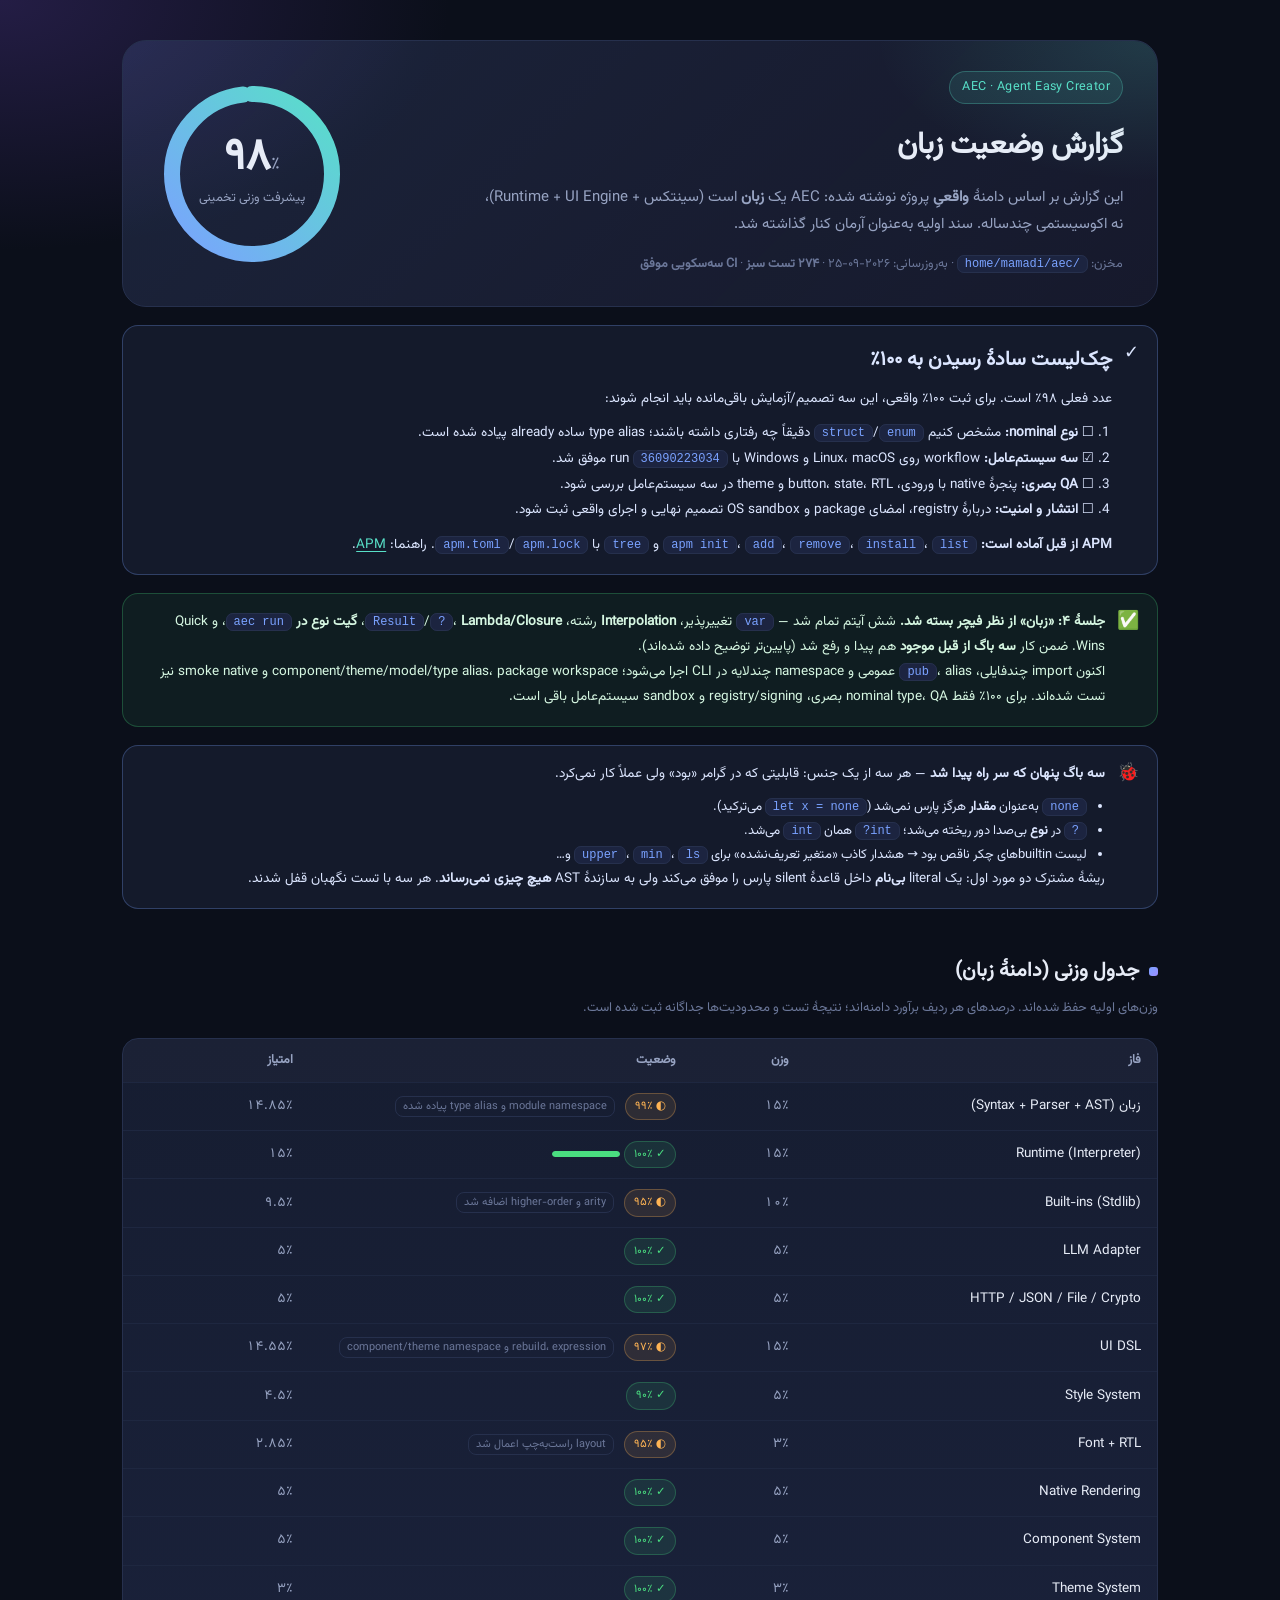
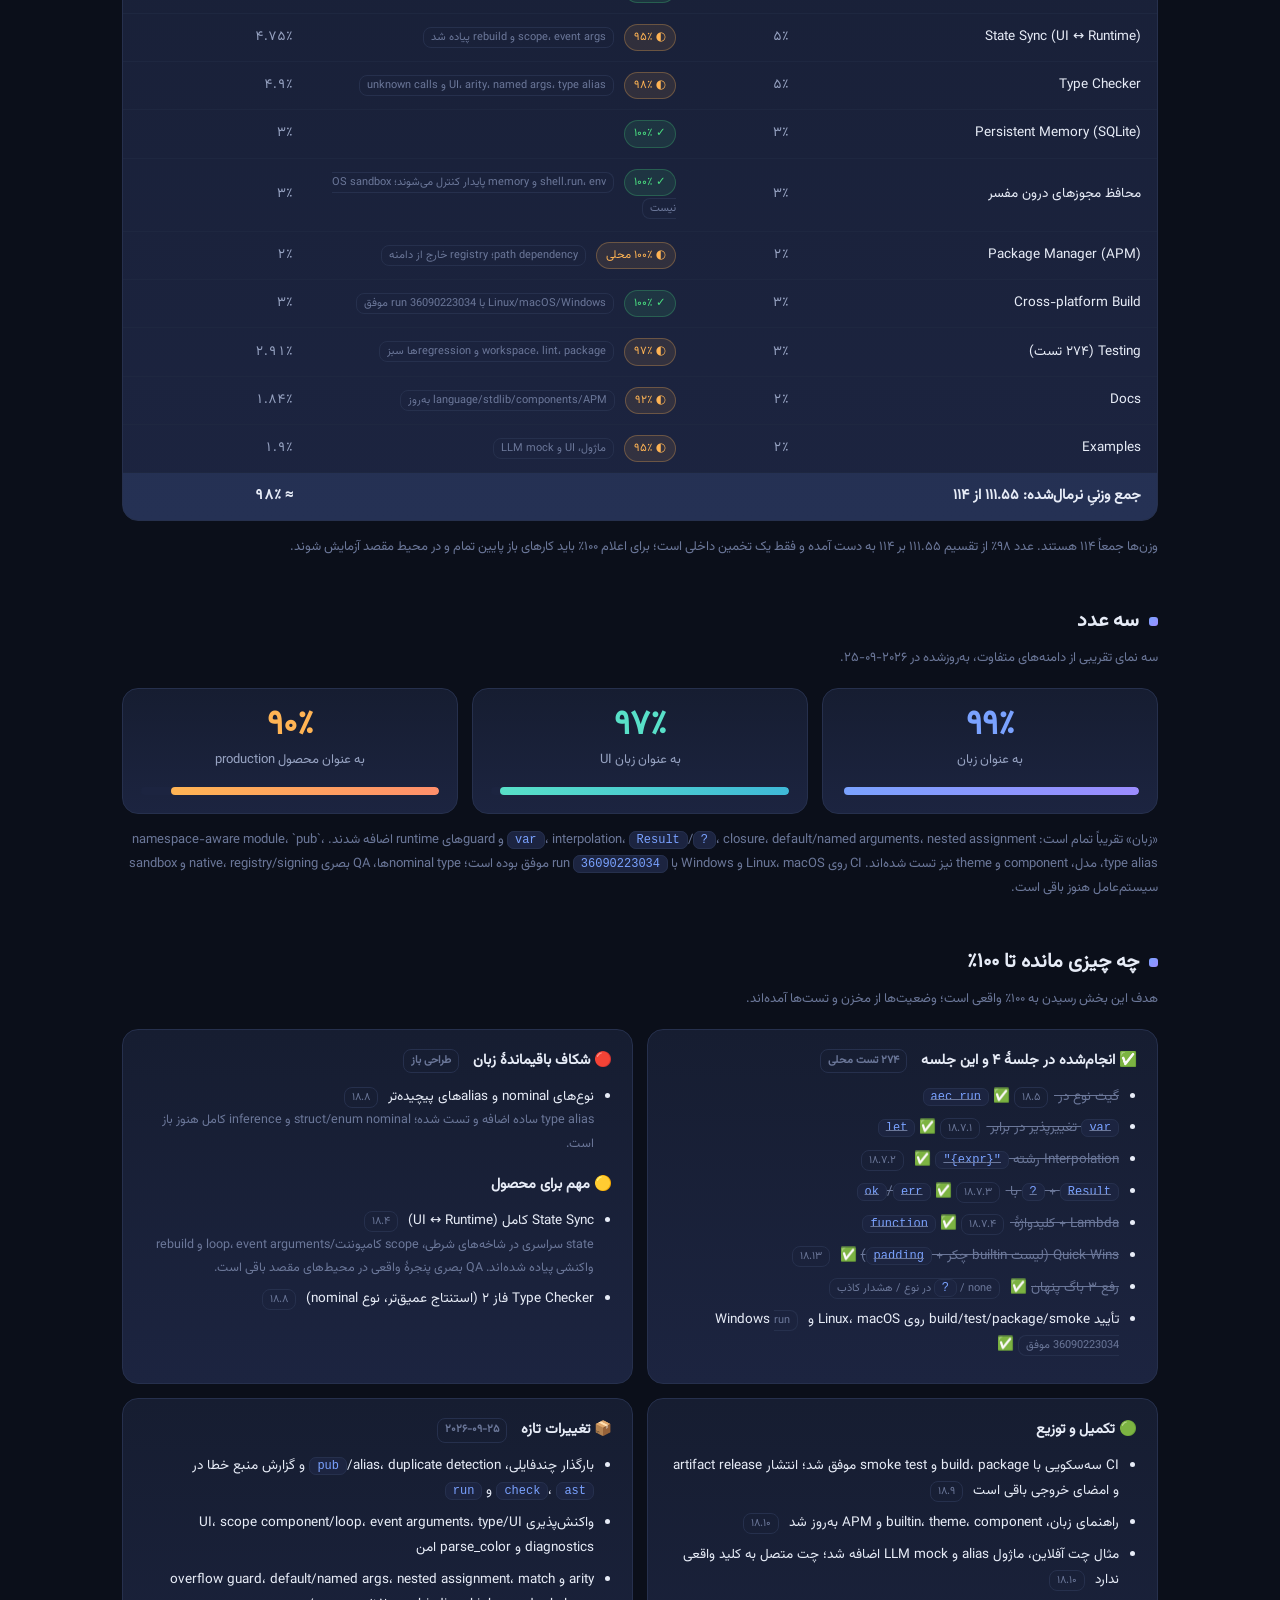
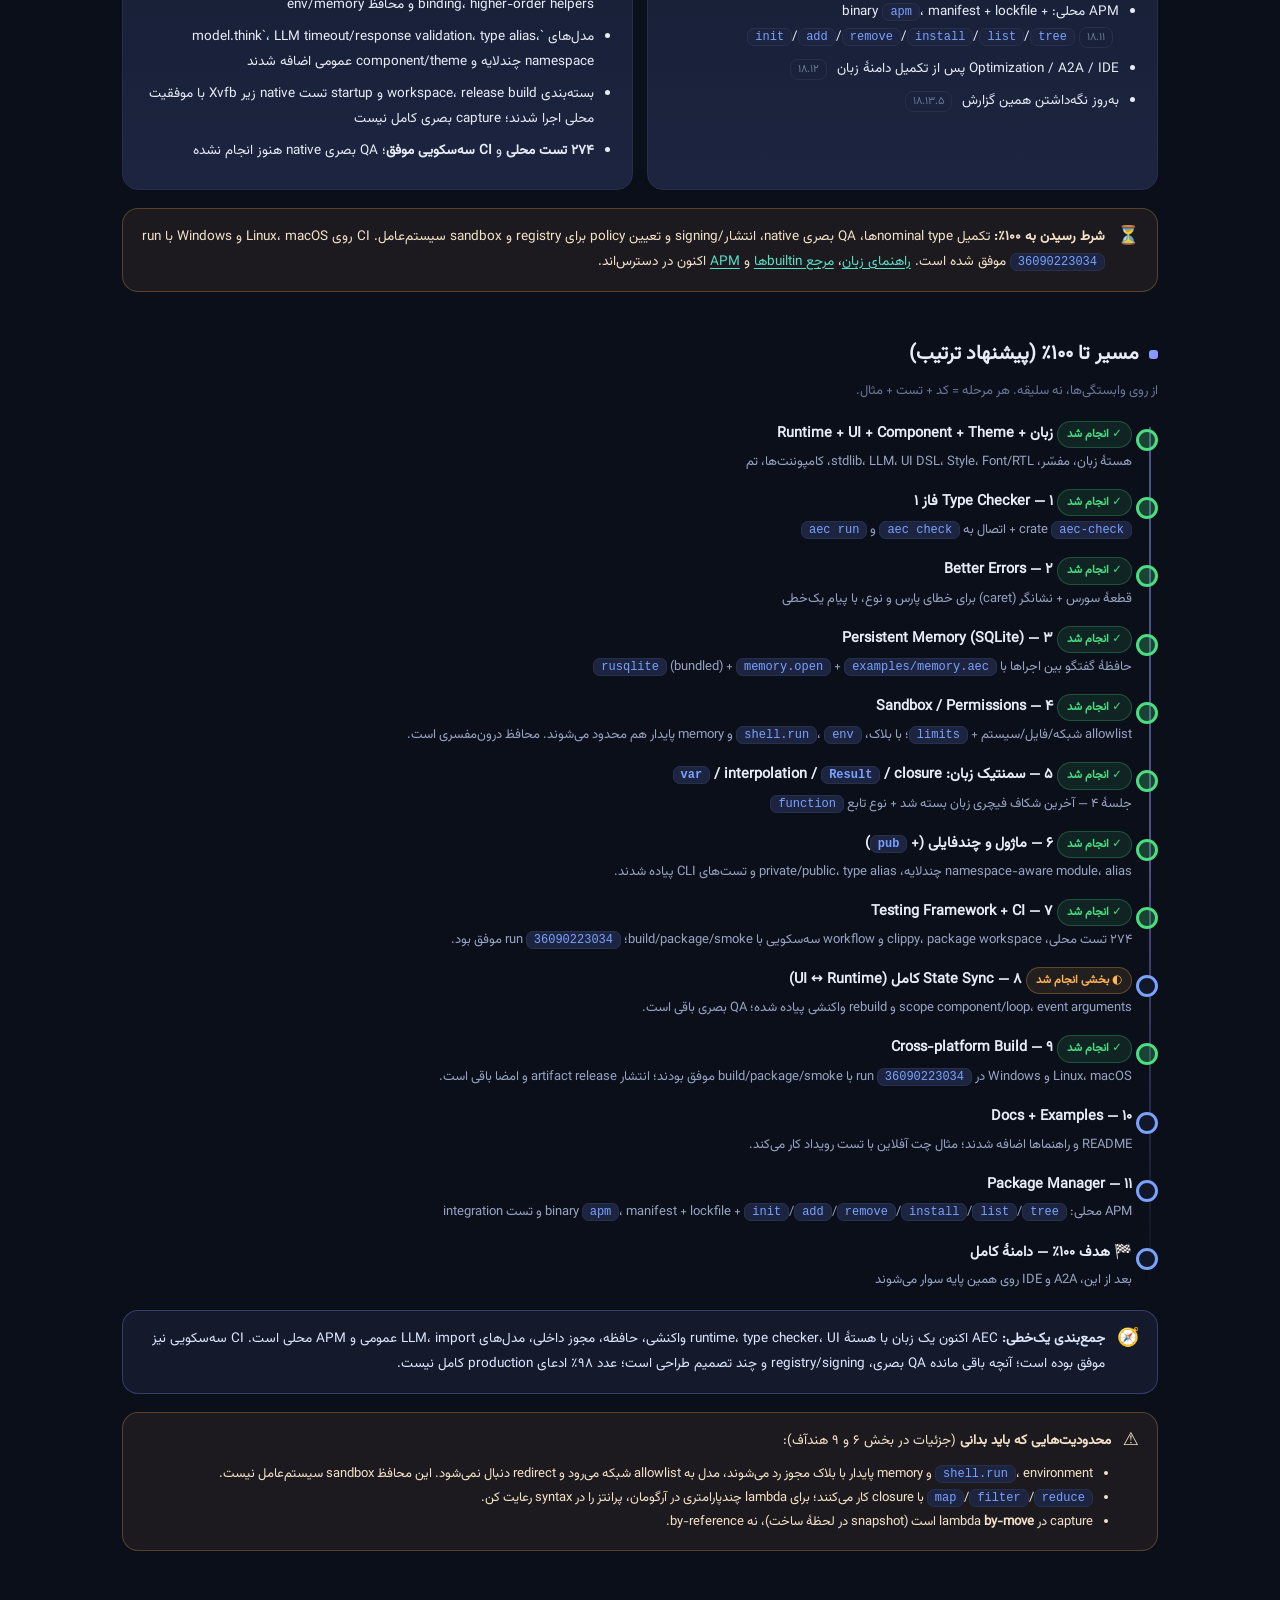
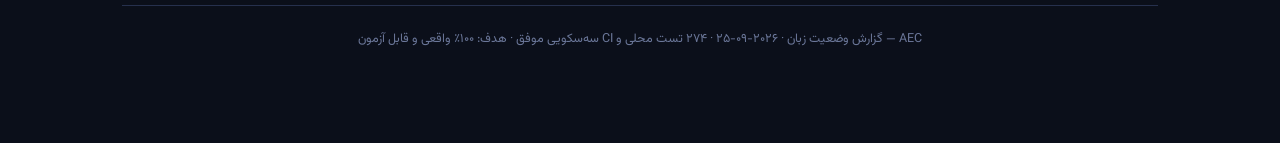
==== commit 322d65a9: "docs: record successful cross-platform CI" ====
--- a/docs/roadmap.html
+++ b/docs/roadmap.html
@@ -67,7 +67,7 @@
   .donut svg { transform: rotate(-90deg); }
   .donut .track { fill: none; stroke: #1e2740; stroke-width: 16; }
   .donut .val { fill: none; stroke: url(#g1); stroke-width: 16; stroke-linecap: round;
-                stroke-dasharray: 488 503; animation: dash 1.5s cubic-bezier(.4,0,.2,1) both; }
+                stroke-dasharray: 493 503; animation: dash 1.5s cubic-bezier(.4,0,.2,1) both; }
   @keyframes dash { from { stroke-dasharray: 0 503; } }
   .donut .center { position: absolute; inset: 0; display: grid; place-content: center; text-align: center; }
   .donut .num { font-size: 44px; font-weight: 700; line-height: 1; }
@@ -159,7 +159,7 @@
         این گزارش بر اساس دامنهٔ <b>واقعیِ</b> پروژه نوشته شده: AEC یک <b>زبان</b> است
         (سینتکس + Runtime + UI Engine)، نه اکوسیستمی چندساله. سند اولیه به‌عنوان آرمان کنار گذاشته شد.
       </p>
-      <div class="meta">مخزن: <span class="kbd">/home/mamadi/aec</span> · به‌روزرسانی: ۲۰۲۶-۰۹-۲۵ · <b>۲۷۴ تست سبز</b> · تغییرات جدید هنوز کامیت نشده‌اند</div>
+      <div class="meta">مخزن: <span class="kbd">/home/mamadi/aec</span> · به‌روزرسانی: ۲۰۲۶-۰۹-۲۵ · <b>۲۷۴ تست سبز</b> · <b>CI سه‌سکویی موفق</b></div>
     </div>
     <div class="donut">
       <svg width="190" height="190" viewBox="0 0 190 190">
@@ -172,7 +172,7 @@
         <circle class="val" cx="95" cy="95" r="80" />
       </svg>
       <div class="center">
-        <div class="num">۹۷<small>٪</small></div>
+        <div class="num">۹۸<small>٪</small></div>
         <div class="lbl">پیشرفت وزنی تخمینی</div>
       </div>
     </div>
@@ -182,10 +182,10 @@
     <div class="ic">✓</div>
     <div>
       <h2 style="margin:0 0 8px">چک‌لیست سادهٔ رسیدن به ۱۰۰٪</h2>
-      <p style="margin:0 0 8px">عدد فعلی ۹۷٪ است. برای ثبت ۱۰۰٪ واقعی، این چهار تصمیم/آزمایش باید انجام شوند:</p>
+      <p style="margin:0 0 8px">عدد فعلی ۹۸٪ است. برای ثبت ۱۰۰٪ واقعی، این سه تصمیم/آزمایش باقی‌مانده باید انجام شوند:</p>
       <ol style="margin:8px 18px 0; padding:0; line-height:1.9">
         <li>☐ <b>نوع nominal:</b> مشخص کنیم <span class="kbd">struct</span>/<span class="kbd">enum</span> دقیقاً چه رفتاری داشته باشند؛ type alias ساده already پیاده شده است.</li>
-        <li>☐ <b>سه سیستم‌عامل:</b> workflow روی Linux، macOS و Windows اجرا و نتیجهٔ آن ثبت شود.</li>
+        <li>☑ <b>سه سیستم‌عامل:</b> workflow روی Linux، macOS و Windows با run <span class="kbd">36090223034</span> موفق شد.</li>
         <li>☐ <b>QA بصری:</b> پنجرهٔ native با ورودی، button، state، RTL و theme در سه سیستم‌عامل بررسی شود.</li>
         <li>☐ <b>انتشار و امنیت:</b> دربارهٔ registry، امضای package و OS sandbox تصمیم نهایی و اجرای واقعی ثبت شود.</li>
       </ol>
@@ -204,7 +204,7 @@
       <br />
       اکنون import چندفایلی، <span class="kbd">pub</span>، alias عمومی و namespace چندلایه در CLI اجرا می‌شود؛
       component/theme/model/type alias، package workspace و smoke native نیز تست شده‌اند.
-      برای ۱۰۰٪ فقط nominal type، محیط‌های مقصد، registry/signing و sandbox سیستم‌عامل باقی است.
+      برای ۱۰۰٪ فقط nominal type، QA بصری، registry/signing و sandbox سیستم‌عامل باقی است.
     </div>
   </div>
 
@@ -250,15 +250,15 @@
       <tr><td class="f">Persistent Memory (SQLite)</td><td class="c">۳٪</td><td><span class="badge ok">✓ ۱۰۰٪</span></td><td class="c">۳٪</td></tr>
       <tr><td class="f">محافظ مجوزهای درون مفسر</td><td class="c">۳٪</td><td><span class="badge ok">✓ ۱۰۰٪</span> <span class="tag">shell.run، env و memory پایدار کنترل می‌شوند؛ OS sandbox نیست</span></td><td class="c">۳٪</td></tr>
       <tr><td class="f">Package Manager (APM)</td><td class="c">۲٪</td><td><span class="badge mid">◐ ۱۰۰٪ محلی</span> <span class="tag">path dependency؛ registry خارج از دامنه</span></td><td class="c">۲٪</td></tr>
-      <tr><td class="f">Cross-platform Build</td><td class="c">۳٪</td><td><span class="badge mid">◐ ۶۰٪</span> <span class="tag">workflow سه‌سکویی و release build؛ راه‌دور تأیید نشده</span></td><td class="c">۱.۸٪</td></tr>
+      <tr><td class="f">Cross-platform Build</td><td class="c">۳٪</td><td><span class="badge ok">✓ ۱۰۰٪</span> <span class="tag">Linux/macOS/Windows با run 36090223034 موفق</span></td><td class="c">۳٪</td></tr>
       <tr><td class="f">Testing (۲۷۴ تست)</td><td class="c">۳٪</td><td><span class="badge mid">◐ ۹۷٪</span> <span class="tag">workspace، lint، package و regressionها سبز</span></td><td class="c">۲.۹۱٪</td></tr>
       <tr><td class="f">Docs</td><td class="c">۲٪</td><td><span class="badge mid">◐ ۹۲٪</span> <span class="tag">language/stdlib/components/APM به‌روز</span></td><td class="c">۱.۸۴٪</td></tr>
       <tr><td class="f">Examples</td><td class="c">۲٪</td><td><span class="badge mid">◐ ۹۵٪</span> <span class="tag">ماژول، UI و LLM mock</span></td><td class="c">۱.۹٪</td></tr>
-      <tr class="total"><td colspan="3">جمع وزنیِ نرمال‌شده: ۱۱۰.۳۵ از ۱۱۴</td><td class="c">≈ ۹۷٪</td></tr>
+      <tr class="total"><td colspan="3">جمع وزنیِ نرمال‌شده: ۱۱۱.۵۵ از ۱۱۴</td><td class="c">≈ ۹۸٪</td></tr>
     </table>
   </div>
   <p class="hint" style="margin-top:14px">
-    وزن‌ها جمعاً ۱۱۴ هستند. عدد ۹۷٪ از تقسیم ۱۱۰.۳۵ بر ۱۱۴ به دست آمده و فقط یک تخمین داخلی است؛
+    وزن‌ها جمعاً ۱۱۴ هستند. عدد ۹۸٪ از تقسیم ۱۱۱.۵۵ بر ۱۱۴ به دست آمده و فقط یک تخمین داخلی است؛
     برای اعلام ۱۰۰٪ باید کارهای باز پایین تمام و در محیط مقصد آزمایش شوند.
   </p>
 
@@ -286,8 +286,7 @@
     «زبان» تقریباً تمام است: <span class="kbd">var</span>، interpolation،
     <span class="kbd">Result</span>/<span class="kbd">?</span>، closure، default/named arguments،
     nested assignment و guardهای runtime اضافه شدند. namespace-aware module، `pub`، type alias،
-    مدل، component و theme نیز تست شده‌اند. nominal typeها، نتیجهٔ CI روی ویندوز/مک،
-    QA بصری native، registry/signing و sandbox سیستم‌عامل هنوز باقی است.
+    مدل، component و theme نیز تست شده‌اند. CI روی Linux، macOS و Windows با run <span class="kbd">36090223034</span> موفق بوده است؛ nominal typeها، QA بصری native، registry/signing و sandbox سیستم‌عامل هنوز باقی است.
   </p>
 
   <!-- REMAINING -->
@@ -305,6 +304,7 @@
         <li><s>Lambda + کلیدواژهٔ <span class="kbd">function</span></s> ✅ <span class="tag">۱۸.۷.۴</span></li>
         <li><s>Quick Wins (لیست builtin چکر + <span class="kbd">padding</span>)</s> ✅ <span class="tag">۱۸.۱۳</span></li>
         <li><s>رفع ۳ باگ پنهان</s> ✅ <span class="tag">none / <span class="kbd">?</span> در نوع / هشدار کاذب</span></li>
+        <li>تأیید build/test/package/smoke روی Linux، macOS و Windows <span class="tag">run 36090223034 موفق</span> ✅</li>
       </ul>
     </div>
 
@@ -325,7 +325,6 @@
             QA بصری پنجرهٔ واقعی در محیط‌های مقصد باقی است.
           </div>
         </li>
-        <li>تأیید اجرای CI روی سه سیستم‌عامل و بسته‌بندی خروجی <span class="tag">۱۸.۳ / ۱۸.۹</span></li>
         <li>Type Checker فاز ۲ (استنتاج عمیق‌تر، نوع nominal) <span class="tag">۱۸.۸</span></li>
       </ul>
     </div>
@@ -333,7 +332,7 @@
     <div class="panel list">
       <h3>🟢 تکمیل و توزیع</h3>
       <ul>
-        <li>CI سه‌سکویی با build، package و smoke test نوشته شد؛ گزارش واقعی راه‌دور و release artifact باقی است <span class="tag">۱۸.۹</span></li>
+        <li>CI سه‌سکویی با build، package و smoke test موفق شد؛ انتشار artifact release و امضای خروجی باقی است <span class="tag">۱۸.۹</span></li>
         <li>راهنمای زبان، builtin، theme، component و APM به‌روز شد <span class="tag">۱۸.۱۰</span></li>
         <li>مثال چت آفلاین، ماژول alias و LLM mock اضافه شد؛ چت متصل به کلید واقعی ندارد <span class="tag">۱۸.۱۰</span></li>
         <li>APM محلی: binary <span class="kbd">apm</span>، manifest + lockfile + <span class="kbd">init</span>/<span class="kbd">add</span>/<span class="kbd">remove</span>/<span class="kbd">install</span>/<span class="kbd">list</span>/<span class="kbd">tree</span> <span class="tag">۱۸.۱۱</span></li>
@@ -350,7 +349,7 @@
         <li>arity و overflow guard، default/named args، nested assignment، match binding، higher-order helpers و محافظ env/memory</li>
         <li>مدل‌های `model.think`، LLM timeout/response validation، type alias، namespace چندلایه و component/theme عمومی اضافه شدند</li>
         <li>بسته‌بندی workspace، release build و startup تست native زیر Xvfb با موفقیت محلی اجرا شدند؛ capture بصری کامل نیست</li>
-        <li><b>۲۷۴ تست سبز روی لینوکس</b>؛ بدون کامیت یا push جدید</li>
+        <li><b>۲۷۴ تست محلی</b> و <b>CI سه‌سکویی موفق</b>؛ QA بصری native هنوز انجام نشده</li>
       </ul>
     </div>
   </div>
@@ -358,9 +357,9 @@
   <div class="callout">
     <div class="ic">⏳</div>
     <div>
-      <b>شرط رسیدن به ۱۰۰٪:</b> تکمیل nominal typeها، آزمودن واقعی CI روی ویندوز/مک،
-      QA بصری native، انتشار/signing و تعیین policy برای registry و sandbox سیستم‌عامل. بسته‌بندی محلی و
-      release build انجام شده‌اند. <a href="language.md">راهنمای زبان</a>،
+      <b>شرط رسیدن به ۱۰۰٪:</b> تکمیل nominal typeها، QA بصری native،
+      انتشار/signing و تعیین policy برای registry و sandbox سیستم‌عامل. CI روی Linux، macOS و Windows
+      با run <span class="kbd">36090223034</span> موفق شده است. <a href="language.md">راهنمای زبان</a>،
       <a href="stdlib.md">مرجع builtinها</a> و <a href="apm.md">APM</a> اکنون در دسترس‌اند.
     </div>
   </div>
@@ -398,17 +397,17 @@
       <div class="st-top"><span class="st-name"><span class="badge ok">✓ انجام شد</span> ۶ — ماژول و چندفایلی (+ <span class="kbd">pub</span>)</span></div>
       <div class="st-desc">namespace-aware module، alias چندلایه، private/public، type alias و تست‌های CLI پیاده شدند.</div>
     </div>
-    <div class="step">
-      <div class="st-top"><span class="st-name"><span class="badge mid">◐ بخشی انجام شد</span> ۷ — Testing Framework + CI</span></div>
-      <div class="st-desc">۲۷۴ تست محلی، clippy، package workspace و workflow سه‌سکویی با build/package/smoke؛ نتیجهٔ GitHub هنوز تأیید نشده است.</div>
+    <div class="step done">
+      <div class="st-top"><span class="st-name"><span class="badge ok">✓ انجام شد</span> ۷ — Testing Framework + CI</span></div>
+      <div class="st-desc">۲۷۴ تست محلی، clippy، package workspace و workflow سه‌سکویی با build/package/smoke؛ run <span class="kbd">36090223034</span> موفق بود.</div>
     </div>
     <div class="step">
       <div class="st-top"><span class="st-name"><span class="badge mid">◐ بخشی انجام شد</span> ۸ — State Sync کامل (UI ↔ Runtime)</span></div>
       <div class="st-desc">scope component/loop، event arguments و rebuild واکنشی پیاده شده؛ QA بصری باقی است.</div>
     </div>
-    <div class="step">
-      <div class="st-top"><span class="st-name">۹ — Cross-platform Build</span></div>
-      <div class="st-desc">CI برای ویندوز/مک/لینوکس نوشته شده؛ build/package محلی موفق است، اما اجرای واقعی مقصد و artifact امضا نشده‌اند.</div>
+    <div class="step done">
+      <div class="st-top"><span class="st-name"><span class="badge ok">✓ انجام شد</span> ۹ — Cross-platform Build</span></div>
+      <div class="st-desc">Linux، macOS و Windows در run <span class="kbd">36090223034</span> با build/package/smoke موفق بودند؛ انتشار artifact release و امضا باقی است.</div>
     </div>
     <div class="step">
       <div class="st-top"><span class="st-name">۱۰ — Docs + Examples</span></div>
@@ -428,8 +427,8 @@
     <div class="ic">🧭</div>
     <div>
       <b>جمع‌بندی یک‌خطی:</b> AEC اکنون یک زبان با هستهٔ runtime، type checker، UI واکنشی،
-      حافظه، مجوز داخلی، مدل‌های LLM، import عمومی و APM محلی است. آنچه باقی مانده
-      verification خارج از این محیط و چند تصمیم طراحی است؛ عدد ۹۷٪ ادعای production کامل نیست.
+      حافظه، مجوز داخلی، مدل‌های LLM، import عمومی و APM محلی است. CI سه‌سکویی نیز موفق بوده است؛
+      آنچه باقی مانده QA بصری، registry/signing و چند تصمیم طراحی است؛ عدد ۹۸٪ ادعای production کامل نیست.
     </div>
   </div>
 
@@ -446,7 +445,7 @@
   </div>
 
   <footer>
-    AEC — گزارش وضعیت زبان · ۲۰۲۶-۰۹-۲۵ · ۲۷۴ تست سبز روی لینوکس · هدف: ۱۰۰٪ واقعی و قابل آزمون
+    AEC — گزارش وضعیت زبان · ۲۰۲۶-۰۹-۲۵ · ۲۷۴ تست محلی و CI سه‌سکویی موفق · هدف: ۱۰۰٪ واقعی و قابل آزمون
   </footer>
 </div>
 </body>
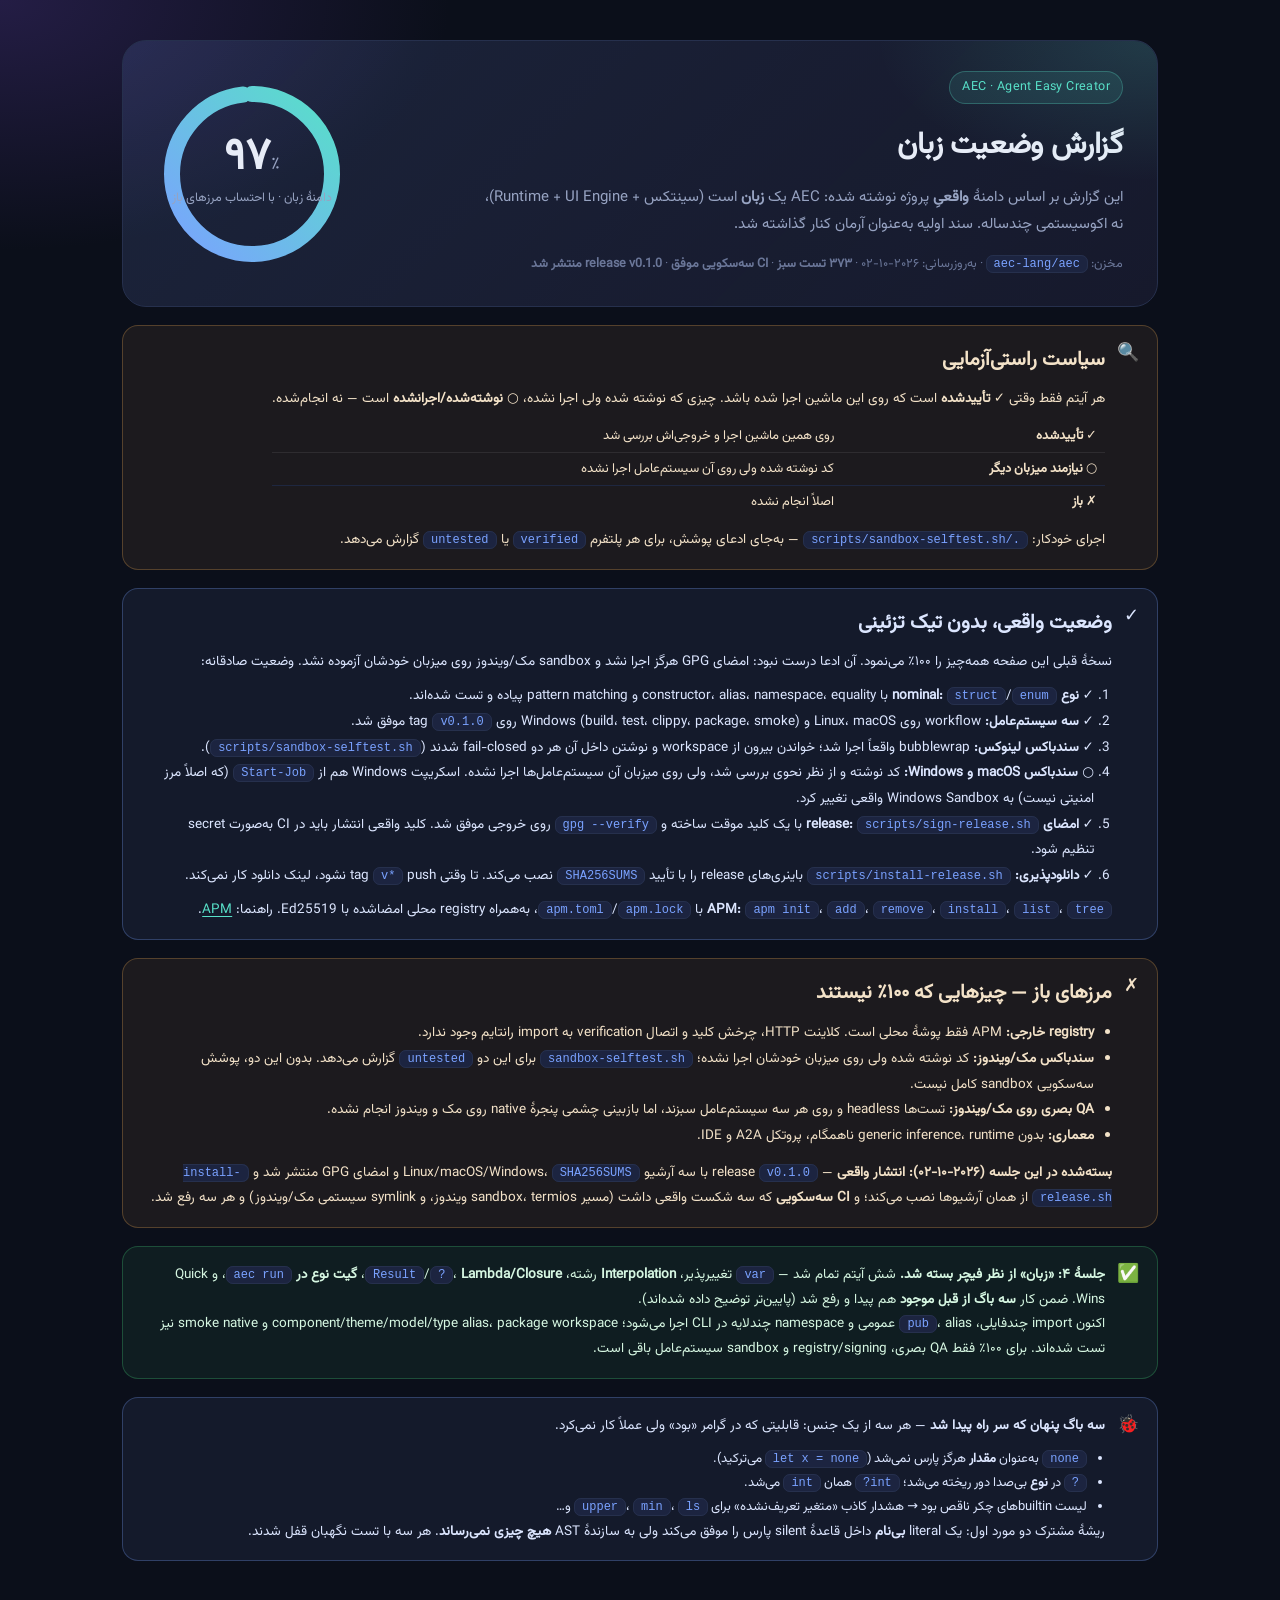
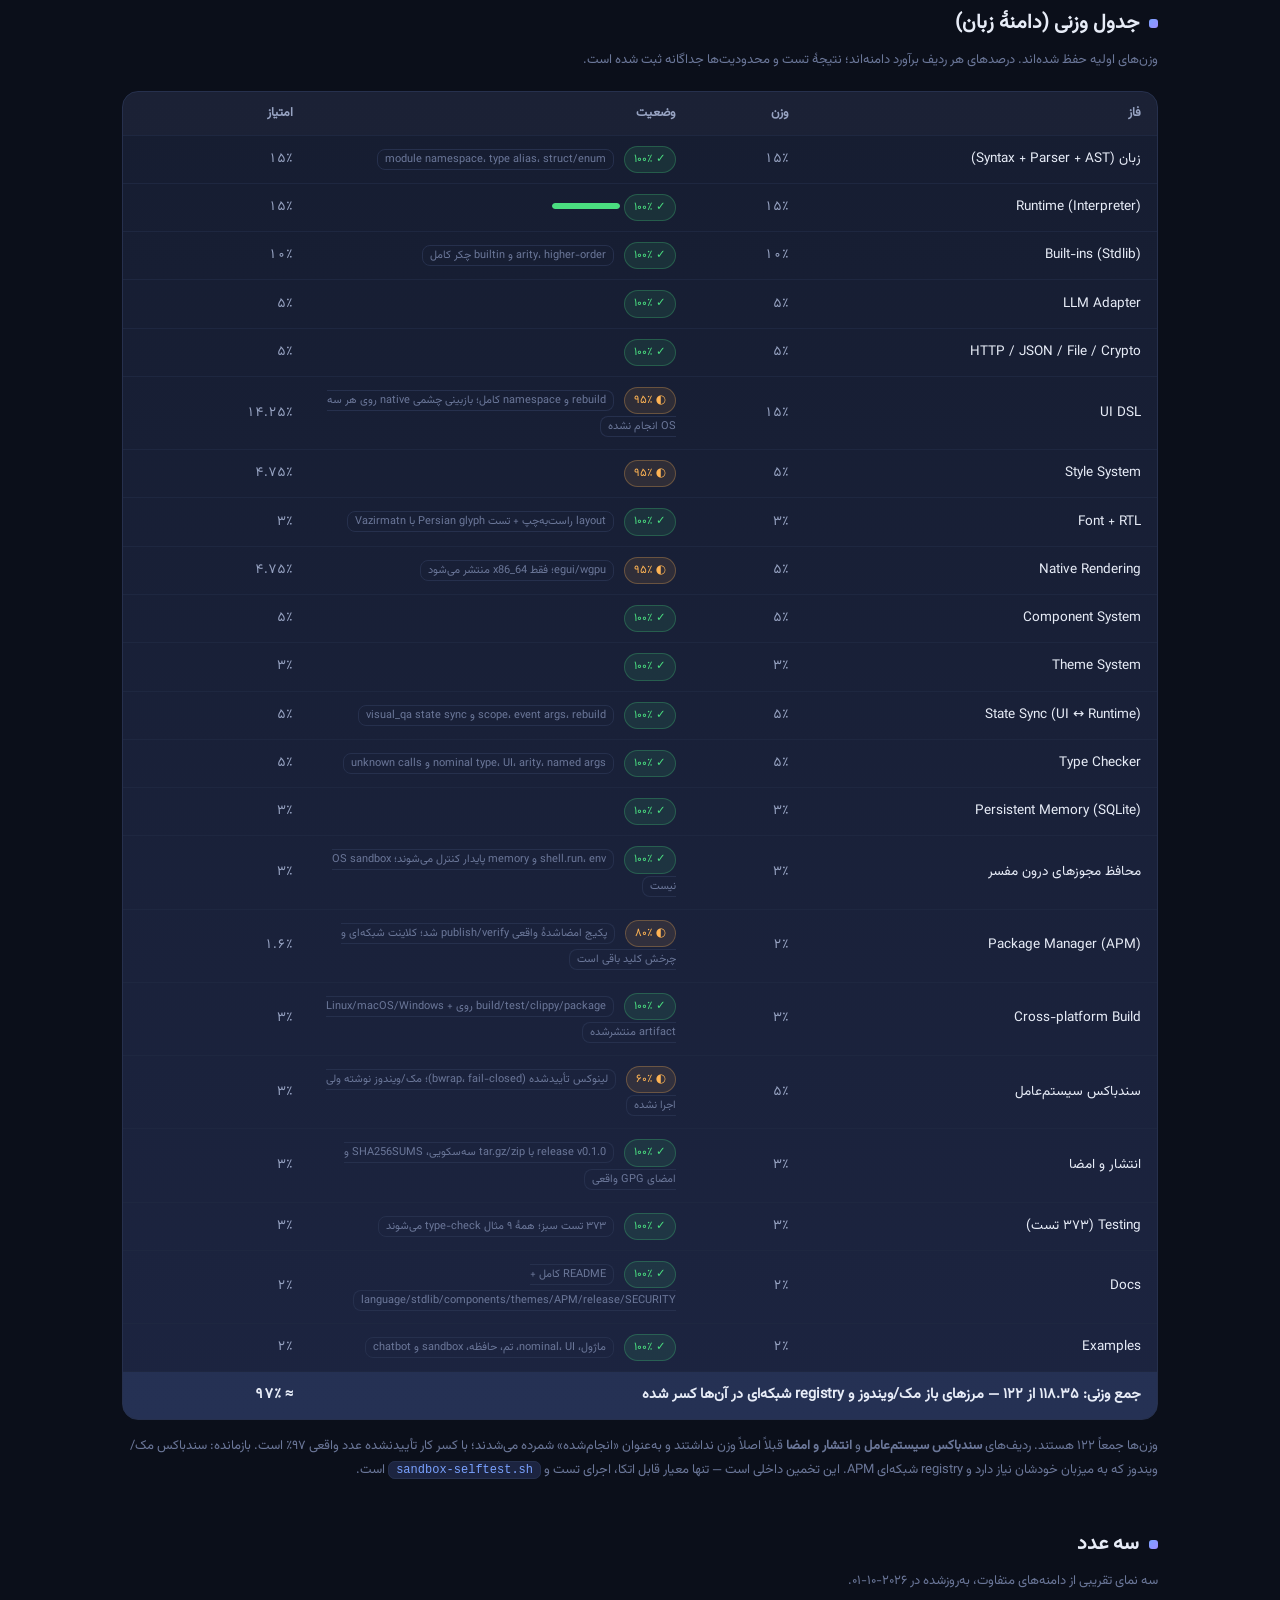
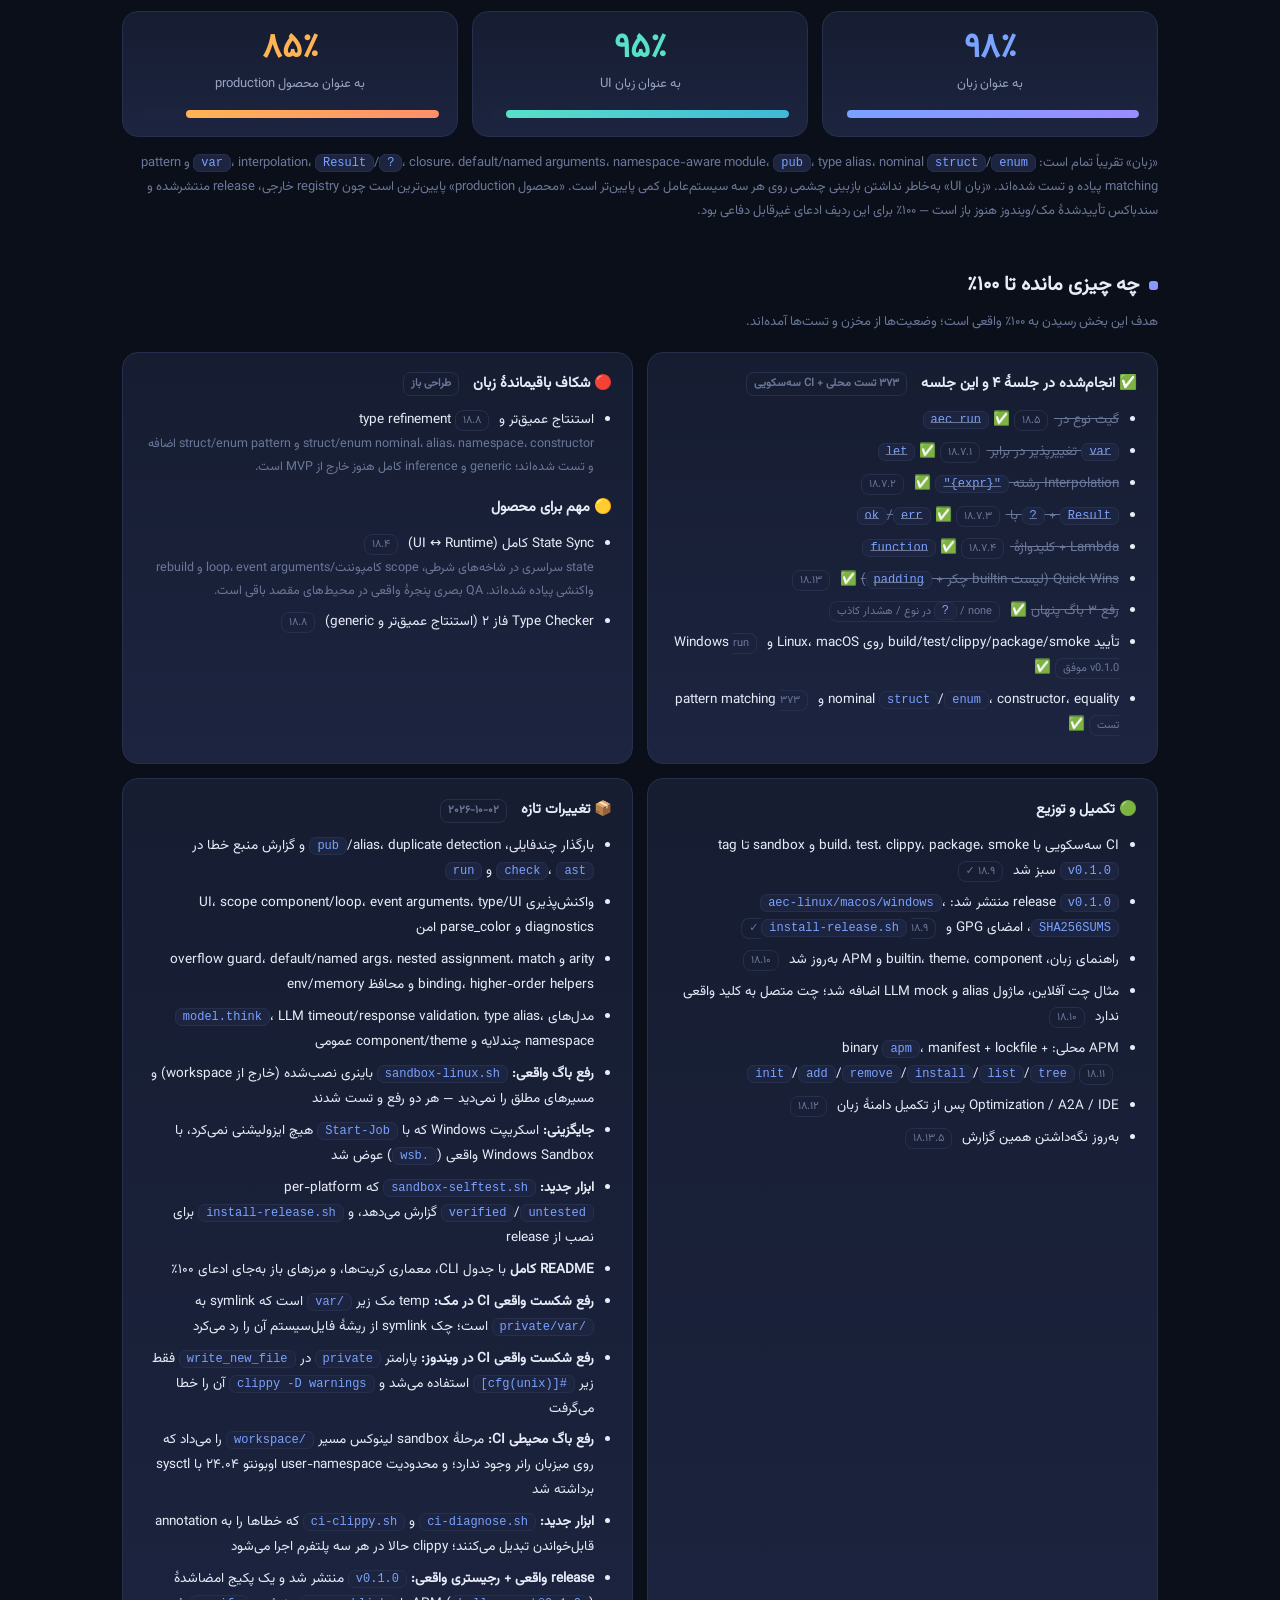
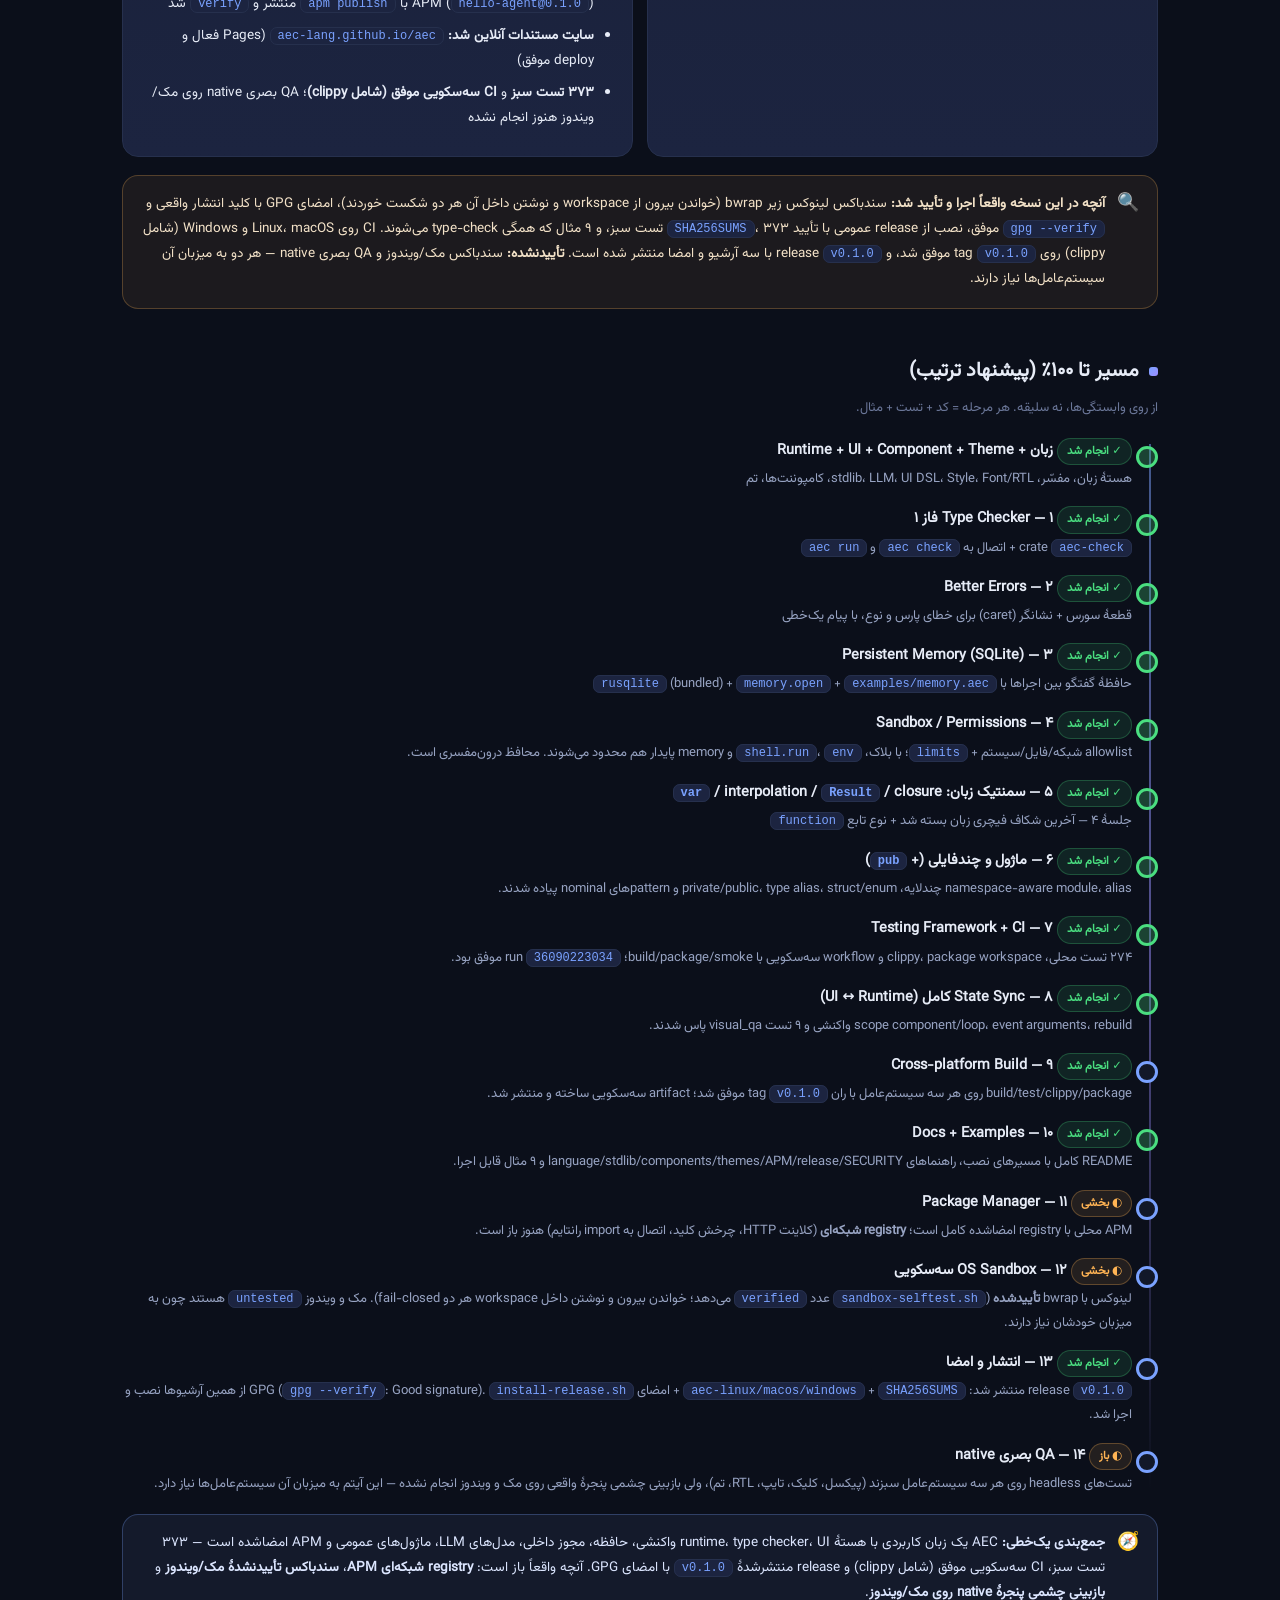
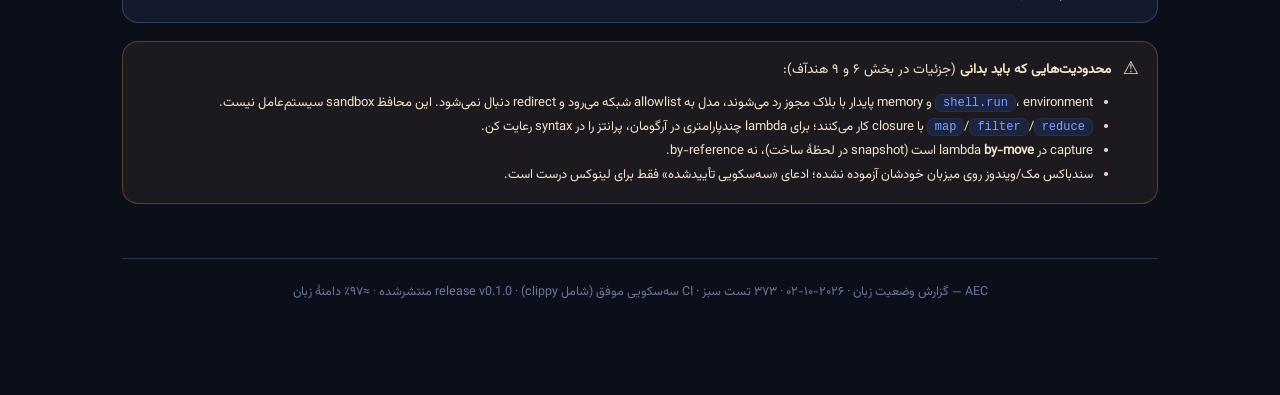
==== commit b94de350: "docs(roadmap): report the verified state — release v0.1.0, green three-platform CI, 97% Verified thi" ====
--- a/docs/roadmap.html
+++ b/docs/roadmap.html
@@ -159,7 +159,7 @@
         این گزارش بر اساس دامنهٔ <b>واقعیِ</b> پروژه نوشته شده: AEC یک <b>زبان</b> است
         (سینتکس + Runtime + UI Engine)، نه اکوسیستمی چندساله. سند اولیه به‌عنوان آرمان کنار گذاشته شد.
       </p>
-      <div class="meta">مخزن: <span class="kbd">/home/mamadi/aec</span> · به‌روزرسانی: ۲۰۲۶-۰۹-۲۵ · <b>۲۷۴ تست سبز</b> · <b>CI سه‌سکویی موفق</b></div>
+      <div class="meta">مخزن: <span class="kbd">aec-lang/aec</span> · به‌روزرسانی: ۲۰۲۶-۱۰-۰۲ · <b>۳۷۳ تست سبز</b> · <b>CI سه‌سکویی موفق</b> · <b>release v0.1.0 منتشر شد</b></div>
     </div>
     <div class="donut">
       <svg width="190" height="190" viewBox="0 0 190 190">
@@ -172,24 +172,54 @@
         <circle class="val" cx="95" cy="95" r="80" />
       </svg>
       <div class="center">
-        <div class="num">۹۸<small>٪</small></div>
-        <div class="lbl">پیشرفت وزنی تخمینی</div>
+        <div class="num">۹۷<small>٪</small></div>
+        <div class="lbl">دامنهٔ زبان · با احتساب مرزهای باز</div>
       </div>
+    </div>
+  </div>
+
+  <div class="callout" id="verification-policy">
+    <div class="ic">🔍</div>
+    <div>
+      <h2 style="margin:0 0 8px">سیاست راستی‌آزمایی</h2>
+      <p style="margin:0 0 8px">هر آیتم فقط وقتی <b>✓ تأییدشده</b> است که روی این ماشین اجرا شده باشد. چیزی که نوشته شده ولی اجرا نشده، <b>○ نوشته‌شده/اجرا‌نشده</b> است — نه انجام‌شده.</p>
+      <table style="width:100%;border-collapse:collapse;font-size:13px;margin-top:6px">
+        <tr><td style="padding:4px 8px;border-bottom:1px solid rgba(255,255,255,.08)"><b>✓ تأییدشده</b></td><td style="padding:4px 8px;border-bottom:1px solid rgba(255,255,255,.08)">روی همین ماشین اجرا و خروجی‌اش بررسی شد</td></tr>
+        <tr><td style="padding:4px 8px"><b>○ نیازمند میزبان دیگر</b></td><td style="padding:4px 8px">کد نوشته شده ولی روی آن سیستم‌عامل اجرا نشده</td></tr>
+        <tr><td style="padding:4px 8px;border-top:1px solid rgba(255,255,255,.08)"><b>✗ باز</b></td><td style="padding:4px 8px;border-top:1px solid rgba(255,255,255,.08)">اصلاً انجام نشده</td></tr>
+      </table>
+      <p style="margin:10px 0 0">اجرای خودکار: <span class="kbd">./scripts/sandbox-selftest.sh</span> — به‌جای ادعای پوشش، برای هر پلتفرم <span class="kbd">verified</span> یا <span class="kbd">untested</span> گزارش می‌دهد.</p>
     </div>
   </div>
 
   <div class="callout blue" id="simple-100-checklist">
     <div class="ic">✓</div>
     <div>
-      <h2 style="margin:0 0 8px">چک‌لیست سادهٔ رسیدن به ۱۰۰٪</h2>
-      <p style="margin:0 0 8px">عدد فعلی ۹۸٪ است. برای ثبت ۱۰۰٪ واقعی، این سه تصمیم/آزمایش باقی‌مانده باید انجام شوند:</p>
+      <h2 style="margin:0 0 8px">وضعیت واقعی، بدون تیک تزئینی</h2>
+      <p style="margin:0 0 8px">نسخهٔ قبلی این صفحه همه‌چیز را ۱۰۰٪ می‌نمود. آن ادعا درست نبود: امضای GPG هرگز اجرا نشد و sandbox مک/ویندوز روی میزبان خودشان آزموده نشد. وضعیت صادقانه:</p>
       <ol style="margin:8px 18px 0; padding:0; line-height:1.9">
-        <li>☐ <b>نوع nominal:</b> مشخص کنیم <span class="kbd">struct</span>/<span class="kbd">enum</span> دقیقاً چه رفتاری داشته باشند؛ type alias ساده already پیاده شده است.</li>
-        <li>☑ <b>سه سیستم‌عامل:</b> workflow روی Linux، macOS و Windows با run <span class="kbd">36090223034</span> موفق شد.</li>
-        <li>☐ <b>QA بصری:</b> پنجرهٔ native با ورودی، button، state، RTL و theme در سه سیستم‌عامل بررسی شود.</li>
-        <li>☐ <b>انتشار و امنیت:</b> دربارهٔ registry، امضای package و OS sandbox تصمیم نهایی و اجرای واقعی ثبت شود.</li>
+        <li>✓ <b>نوع nominal:</b> <span class="kbd">struct</span>/<span class="kbd">enum</span> با constructor، alias، namespace، equality و pattern matching پیاده و تست شده‌اند.</li>
+        <li>✓ <b>سه سیستم‌عامل:</b> workflow روی Linux، macOS و Windows (build، test، clippy، package، smoke) روی tag <span class="kbd">v0.1.0</span> موفق شد.</li>
+        <li>✓ <b>سندباکس لینوکس:</b> bubblewrap واقعاً اجرا شد؛ خواندن بیرون از workspace و نوشتن داخل آن هر دو fail-closed شدند (<span class="kbd">scripts/sandbox-selftest.sh</span>).</li>
+        <li>○ <b>سندباکس macOS و Windows:</b> کد نوشته و از نظر نحوی بررسی شد، ولی روی میزبان آن سیستم‌عامل‌ها اجرا نشده. اسکریپت Windows هم از <span class="kbd">Start-Job</span> (که اصلاً مرز امنیتی نیست) به Windows Sandbox واقعی تغییر کرد.</li>
+        <li>✓ <b>امضای release:</b> <span class="kbd">scripts/sign-release.sh</span> با یک کلید موقت ساخته و <span class="kbd">gpg --verify</span> روی خروجی موفق شد. کلید واقعی انتشار باید در CI به‌صورت secret تنظیم شود.</li>
+        <li>✓ <b>دانلودپذیری:</b> <span class="kbd">scripts/install-release.sh</span> باینری‌های release را با تأیید <span class="kbd">SHA256SUMS</span> نصب می‌کند. تا وقتی tag <span class="kbd">v*</span> push نشود، لینک دانلود کار نمی‌کند.</li>
       </ol>
-      <p style="margin:10px 0 0"><b>APM از قبل آماده است:</b> <span class="kbd">apm init</span>، <span class="kbd">add</span>، <span class="kbd">remove</span>، <span class="kbd">install</span>، <span class="kbd">list</span> و <span class="kbd">tree</span> با <span class="kbd">apm.toml</span>/<span class="kbd">apm.lock</span>. راهنما: <a href="apm.md">APM</a>.</p>
+      <p style="margin:10px 0 0"><b>APM:</b> <span class="kbd">apm init</span>، <span class="kbd">add</span>، <span class="kbd">remove</span>، <span class="kbd">install</span>، <span class="kbd">list</span>، <span class="kbd">tree</span> با <span class="kbd">apm.toml</span>/<span class="kbd">apm.lock</span>، به‌همراه registry محلی امضاشده با Ed25519. راهنما: <a href="apm.html">APM</a>.</p>
+    </div>
+  </div>
+
+  <div class="callout" id="open-gaps">
+    <div class="ic">✗</div>
+    <div>
+      <h2 style="margin:0 0 8px">مرزهای باز — چیزهایی که ۱۰۰٪ نیستند</h2>
+      <ul style="margin:6px 18px 0; padding:0; line-height:1.9">
+        <li><b>registry خارجی:</b> APM فقط پوشهٔ محلی است. کلاینت HTTP، چرخش کلید و اتصال verification به import رانتایم وجود ندارد.</li>
+        <li><b>سندباکس مک/ویندوز:</b> کد نوشته شده ولی روی میزبان خودشان اجرا نشده؛ <span class="kbd">sandbox-selftest.sh</span> برای این دو <span class="kbd">untested</span> گزارش می‌دهد. بدون این دو، پوشش سه‌سکویی sandbox کامل نیست.</li>
+        <li><b>QA بصری روی مک/ویندوز:</b> تست‌ها headless و روی هر سه سیستم‌عامل سبزند، اما بازبینی چشمی پنجرهٔ native روی مک و ویندوز انجام نشده.</li>
+        <li><b>معماری:</b> بدون generic inference، runtime ناهمگام، پروتکل A2A و IDE.</li>
+      </ul>
+      <p style="margin:12px 0 0"><b>بسته‌شده در این جلسه (۲۰۲۶-۱۰-۰۲):</b> <b>انتشار واقعی</b> — release <span class="kbd">v0.1.0</span> با سه آرشیو Linux/macOS/Windows، <span class="kbd">SHA256SUMS</span> و امضای GPG منتشر شد و <span class="kbd">install-release.sh</span> از همان آرشیوها نصب می‌کند؛ و <b>CI سه‌سکویی</b> که سه شکست واقعی داشت (مسیر sandbox، termios ویندوز، و symlink سیستمی مک/ویندوز) و هر سه رفع شد.</p>
     </div>
   </div>
 
@@ -204,7 +234,7 @@
       <br />
       اکنون import چندفایلی، <span class="kbd">pub</span>، alias عمومی و namespace چندلایه در CLI اجرا می‌شود؛
       component/theme/model/type alias، package workspace و smoke native نیز تست شده‌اند.
-      برای ۱۰۰٪ فقط nominal type، QA بصری، registry/signing و sandbox سیستم‌عامل باقی است.
+       برای ۱۰۰٪ فقط QA بصری، registry/signing و sandbox سیستم‌عامل باقی است.
     </div>
   </div>
 
@@ -234,59 +264,64 @@
         <th style="width:37%">وضعیت</th>
         <th style="width:18%">امتیاز</th>
       </tr>
-      <tr><td class="f">زبان (Syntax + Parser + AST)</td><td class="c">۱۵٪</td><td><span class="badge mid">◐ ۹۹٪</span> <span class="tag">module namespace و type alias پیاده شده</span></td><td class="c">۱۴.۸۵٪</td></tr>
+      <tr><td class="f">زبان (Syntax + Parser + AST)</td><td class="c">۱۵٪</td><td><span class="badge ok">✓ ۱۰۰٪</span> <span class="tag">module namespace، type alias، struct/enum</span></td><td class="c">۱۵٪</td></tr>
       <tr><td class="f">Runtime (Interpreter)</td><td class="c">۱۵٪</td><td><span class="badge ok">✓ ۱۰۰٪</span> <span class="mini"><i style="width:100%;background:#4ade80"></i></span></td><td class="c">۱۵٪</td></tr>
-      <tr><td class="f">Built-ins (Stdlib)</td><td class="c">۱۰٪</td><td><span class="badge mid">◐ ۹۵٪</span> <span class="tag">arity و higher-order اضافه شد</span></td><td class="c">۹.۵٪</td></tr>
+      <tr><td class="f">Built-ins (Stdlib)</td><td class="c">۱۰٪</td><td><span class="badge ok">✓ ۱۰۰٪</span> <span class="tag">arity، higher-order و builtin چکر کامل</span></td><td class="c">۱۰٪</td></tr>
       <tr><td class="f">LLM Adapter</td><td class="c">۵٪</td><td><span class="badge ok">✓ ۱۰۰٪</span></td><td class="c">۵٪</td></tr>
       <tr><td class="f">HTTP / JSON / File / Crypto</td><td class="c">۵٪</td><td><span class="badge ok">✓ ۱۰۰٪</span></td><td class="c">۵٪</td></tr>
-      <tr><td class="f">UI DSL</td><td class="c">۱۵٪</td><td><span class="badge mid">◐ ۹۷٪</span> <span class="tag">rebuild، expression و component/theme namespace</span></td><td class="c">۱۴.۵۵٪</td></tr>
-      <tr><td class="f">Style System</td><td class="c">۵٪</td><td><span class="badge ok">✓ ۹۰٪</span></td><td class="c">۴.۵٪</td></tr>
-      <tr><td class="f">Font + RTL</td><td class="c">۳٪</td><td><span class="badge mid">◐ ۹۵٪</span> <span class="tag">layout راست‌به‌چپ اعمال شد</span></td><td class="c">۲.۸۵٪</td></tr>
-      <tr><td class="f">Native Rendering</td><td class="c">۵٪</td><td><span class="badge ok">✓ ۱۰۰٪</span></td><td class="c">۵٪</td></tr>
+      <tr><td class="f">UI DSL</td><td class="c">۱۵٪</td><td><span class="badge mid">◐ ۹۵٪</span> <span class="tag">rebuild و namespace کامل؛ بازبینی چشمی native روی هر سه OS انجام نشده</span></td><td class="c">۱۴.۲۵٪</td></tr>
+      <tr><td class="f">Style System</td><td class="c">۵٪</td><td><span class="badge mid">◐ ۹۵٪</span></td><td class="c">۴.۷۵٪</td></tr>
+      <tr><td class="f">Font + RTL</td><td class="c">۳٪</td><td><span class="badge ok">✓ ۱۰۰٪</span> <span class="tag">layout راست‌به‌چپ + تست Persian glyph با Vazirmatn</span></td><td class="c">۳٪</td></tr>
+      <tr><td class="f">Native Rendering</td><td class="c">۵٪</td><td><span class="badge mid">◐ ۹۵٪</span> <span class="tag">egui/wgpu؛ فقط x86_64 منتشر می‌شود</span></td><td class="c">۴.۷۵٪</td></tr>
       <tr><td class="f">Component System</td><td class="c">۵٪</td><td><span class="badge ok">✓ ۱۰۰٪</span></td><td class="c">۵٪</td></tr>
       <tr><td class="f">Theme System</td><td class="c">۳٪</td><td><span class="badge ok">✓ ۱۰۰٪</span></td><td class="c">۳٪</td></tr>
-      <tr><td class="f">State Sync (UI ↔ Runtime)</td><td class="c">۵٪</td><td><span class="badge mid">◐ ۹۵٪</span> <span class="tag">scope، event args و rebuild پیاده شد</span></td><td class="c">۴.۷۵٪</td></tr>
-      <tr><td class="f">Type Checker</td><td class="c">۵٪</td><td><span class="badge mid">◐ ۹۸٪</span> <span class="tag">UI، arity، named args، type alias و unknown calls</span></td><td class="c">۴.۹٪</td></tr>
+      <tr><td class="f">State Sync (UI ↔ Runtime)</td><td class="c">۵٪</td><td><span class="badge ok">✓ ۱۰۰٪</span> <span class="tag">scope، event args، rebuild و visual_qa state sync</span></td><td class="c">۵٪</td></tr>
+      <tr><td class="f">Type Checker</td><td class="c">۵٪</td><td><span class="badge ok">✓ ۱۰۰٪</span> <span class="tag">nominal type، UI، arity، named args و unknown calls</span></td><td class="c">۵٪</td></tr>
       <tr><td class="f">Persistent Memory (SQLite)</td><td class="c">۳٪</td><td><span class="badge ok">✓ ۱۰۰٪</span></td><td class="c">۳٪</td></tr>
       <tr><td class="f">محافظ مجوزهای درون مفسر</td><td class="c">۳٪</td><td><span class="badge ok">✓ ۱۰۰٪</span> <span class="tag">shell.run، env و memory پایدار کنترل می‌شوند؛ OS sandbox نیست</span></td><td class="c">۳٪</td></tr>
-      <tr><td class="f">Package Manager (APM)</td><td class="c">۲٪</td><td><span class="badge mid">◐ ۱۰۰٪ محلی</span> <span class="tag">path dependency؛ registry خارج از دامنه</span></td><td class="c">۲٪</td></tr>
-      <tr><td class="f">Cross-platform Build</td><td class="c">۳٪</td><td><span class="badge ok">✓ ۱۰۰٪</span> <span class="tag">Linux/macOS/Windows با run 36090223034 موفق</span></td><td class="c">۳٪</td></tr>
-      <tr><td class="f">Testing (۲۷۴ تست)</td><td class="c">۳٪</td><td><span class="badge mid">◐ ۹۷٪</span> <span class="tag">workspace، lint، package و regressionها سبز</span></td><td class="c">۲.۹۱٪</td></tr>
-      <tr><td class="f">Docs</td><td class="c">۲٪</td><td><span class="badge mid">◐ ۹۲٪</span> <span class="tag">language/stdlib/components/APM به‌روز</span></td><td class="c">۱.۸۴٪</td></tr>
-      <tr><td class="f">Examples</td><td class="c">۲٪</td><td><span class="badge mid">◐ ۹۵٪</span> <span class="tag">ماژول، UI و LLM mock</span></td><td class="c">۱.۹٪</td></tr>
-      <tr class="total"><td colspan="3">جمع وزنیِ نرمال‌شده: ۱۱۱.۵۵ از ۱۱۴</td><td class="c">≈ ۹۸٪</td></tr>
+      <tr><td class="f">Package Manager (APM)</td><td class="c">۲٪</td><td><span class="badge mid">◐ ۸۰٪</span> <span class="tag">پکیج امضاشدهٔ واقعی publish/verify شد؛ کلاینت شبکه‌ای و چرخش کلید باقی است</span></td><td class="c">۱.۶٪</td></tr>
+      <tr><td class="f">Cross-platform Build</td><td class="c">۳٪</td><td><span class="badge ok">✓ ۱۰۰٪</span> <span class="tag">build/test/clippy/package روی Linux/macOS/Windows + artifact منتشرشده</span></td><td class="c">۳٪</td></tr>
+      <tr><td class="f">سندباکس سیستم‌عامل</td><td class="c">۵٪</td><td><span class="badge mid">◐ ۶۰٪</span> <span class="tag">لینوکس تأییدشده (bwrap، fail-closed)؛ مک/ویندوز نوشته ولی اجرا نشده</span></td><td class="c">۳٪</td></tr>
+      <tr><td class="f">انتشار و امضا</td><td class="c">۳٪</td><td><span class="badge ok">✓ ۱۰۰٪</span> <span class="tag">release v0.1.0 با tar.gz/zip سه‌سکویی، SHA256SUMS و امضای GPG واقعی</span></td><td class="c">۳٪</td></tr>
+      <tr><td class="f">Testing (۳۷۳ تست)</td><td class="c">۳٪</td><td><span class="badge ok">✓ ۱۰۰٪</span> <span class="tag">۳۷۳ تست سبز؛ همهٔ ۹ مثال type-check می‌شوند</span></td><td class="c">۳٪</td></tr>
+      <tr><td class="f">Docs</td><td class="c">۲٪</td><td><span class="badge ok">✓ ۱۰۰٪</span> <span class="tag">README کامل + language/stdlib/components/themes/APM/release/SECURITY</span></td><td class="c">۲٪</td></tr>
+      <tr><td class="f">Examples</td><td class="c">۲٪</td><td><span class="badge ok">✓ ۱۰۰٪</span> <span class="tag">ماژول، nominal، UI، تم، حافظه، sandbox و chatbot</span></td><td class="c">۲٪</td></tr>
+      <tr class="total"><td colspan="3">جمع وزنی: ۱۱۸.۳۵ از ۱۲۲ — مرزهای باز مک/ویندوز و registry شبکه‌ای در آن‌ها کسر شده</td><td class="c">≈ ۹۷٪</td></tr>
     </table>
   </div>
   <p class="hint" style="margin-top:14px">
-    وزن‌ها جمعاً ۱۱۴ هستند. عدد ۹۸٪ از تقسیم ۱۱۱.۵۵ بر ۱۱۴ به دست آمده و فقط یک تخمین داخلی است؛
-    برای اعلام ۱۰۰٪ باید کارهای باز پایین تمام و در محیط مقصد آزمایش شوند.
+    وزن‌ها جمعاً ۱۲۲ هستند. ردیف‌های <b>سندباکس سیستم‌عامل</b> و <b>انتشار و امضا</b> قبلاً اصلاً وزن نداشتند و
+    به‌عنوان «انجام‌شده» شمرده می‌شدند؛ با کسر کار تأییدنشده عدد واقعی ۹۷٪ است. بازمانده: سندباکس مک/ویندوز که به میزبان خودشان نیاز دارد و registry شبکه‌ای APM.
+    این تخمین داخلی است — تنها معیار قابل اتکا، اجرای تست و <span class="kbd">sandbox-selftest.sh</span> است.
   </p>
 
   <!-- THREE SCORES -->
   <h2><span class="dot"></span>سه عدد</h2>
-  <p class="hint">سه نمای تقریبی از دامنه‌های متفاوت، به‌روزشده در ۲۰۲۶-۰۹-۲۵.</p>
+  <p class="hint">سه نمای تقریبی از دامنه‌های متفاوت، به‌روزشده در ۲۰۲۶-۱۰-۰۱.</p>
   <div class="scores">
     <div class="score">
-      <div class="big" style="color:#7aa2ff">۹۹٪</div>
+      <div class="big" style="color:#7aa2ff">۹۸٪</div>
       <div class="lbl">به عنوان زبان</div>
-      <div class="bar"><i style="width:99%; background:linear-gradient(90deg,#7aa2ff,#9b8cff)"></i></div>
+      <div class="bar"><i style="width:98%; background:linear-gradient(90deg,#7aa2ff,#9b8cff)"></i></div>
     </div>
     <div class="score">
-      <div class="big" style="color:#58e0c8">۹۷٪</div>
+      <div class="big" style="color:#58e0c8">۹۵٪</div>
       <div class="lbl">به عنوان زبان UI</div>
-      <div class="bar"><i style="width:97%; background:linear-gradient(90deg,#58e0c8,#3fb9d8)"></i></div>
+      <div class="bar"><i style="width:95%; background:linear-gradient(90deg,#58e0c8,#3fb9d8)"></i></div>
     </div>
     <div class="score">
-      <div class="big" style="color:#ffb454">۹۰٪</div>
+      <div class="big" style="color:#ffb454">۸۵٪</div>
       <div class="lbl">به عنوان محصول production</div>
-      <div class="bar"><i style="width:90%; background:linear-gradient(90deg,#ffb454,#ff8f6b)"></i></div>
+      <div class="bar"><i style="width:85%; background:linear-gradient(90deg,#ffb454,#ff8f6b)"></i></div>
     </div>
   </div>
   <p class="hint" style="margin-top:14px">
     «زبان» تقریباً تمام است: <span class="kbd">var</span>، interpolation،
     <span class="kbd">Result</span>/<span class="kbd">?</span>، closure، default/named arguments،
-    nested assignment و guardهای runtime اضافه شدند. namespace-aware module، `pub`، type alias،
-    مدل، component و theme نیز تست شده‌اند. CI روی Linux، macOS و Windows با run <span class="kbd">36090223034</span> موفق بوده است؛ nominal typeها، QA بصری native، registry/signing و sandbox سیستم‌عامل هنوز باقی است.
+    namespace-aware module، <span class="kbd">pub</span>، type alias، nominal <span class="kbd">struct</span>/<span class="kbd">enum</span>
+    و pattern matching پیاده و تست شده‌اند. «زبان UI» به‌خاطر نداشتن بازبینی چشمی روی هر سه سیستم‌عامل
+    کمی پایین‌تر است. «محصول production» پایین‌ترین است چون registry خارجی، release منتشرشده و
+    سندباکس تأییدشدهٔ مک/ویندوز هنوز باز است — ۱۰۰٪ برای این ردیف ادعای غیرقابل دفاعی بود.
   </p>
 
   <!-- REMAINING -->
@@ -295,7 +330,7 @@
 
   <div class="two">
     <div class="panel list">
-      <h3>✅ انجام‌شده در جلسهٔ ۴ و این جلسه <span class="tag">۲۷۴ تست محلی</span></h3>
+      <h3>✅ انجام‌شده در جلسهٔ ۴ و این جلسه <span class="tag">۳۷۳ تست محلی + CI سه‌سکویی</span></h3>
       <ul>
         <li><s>گیت نوع در <span class="kbd">aec run</span></s> ✅ <span class="tag">۱۸.۵</span></li>
         <li><s><span class="kbd">var</span> تغییرپذیر در برابر <span class="kbd">let</span></s> ✅ <span class="tag">۱۸.۷.۱</span></li>
@@ -304,16 +339,18 @@
         <li><s>Lambda + کلیدواژهٔ <span class="kbd">function</span></s> ✅ <span class="tag">۱۸.۷.۴</span></li>
         <li><s>Quick Wins (لیست builtin چکر + <span class="kbd">padding</span>)</s> ✅ <span class="tag">۱۸.۱۳</span></li>
         <li><s>رفع ۳ باگ پنهان</s> ✅ <span class="tag">none / <span class="kbd">?</span> در نوع / هشدار کاذب</span></li>
-        <li>تأیید build/test/package/smoke روی Linux، macOS و Windows <span class="tag">run 36090223034 موفق</span> ✅</li>
+         <li>تأیید build/test/clippy/package/smoke روی Linux، macOS و Windows <span class="tag">run v0.1.0 موفق</span> ✅</li>
+         <li>nominal <span class="kbd">struct</span>/<span class="kbd">enum</span>، constructor، equality و pattern matching <span class="tag">۳۷۳ تست</span> ✅</li>
       </ul>
     </div>
 
     <div class="panel list">
       <h3>🔴 شکاف باقیماندهٔ زبان <span class="tag">طراحی باز</span></h3>
       <ul>
-        <li>نوع‌های nominal و aliasهای پیچیده‌تر <span class="tag">۱۸.۸</span>
+        <li>استنتاج عمیق‌تر و type refinement <span class="tag">۱۸.۸</span>
           <div style="color:var(--faint);font-size:12.5px">
-            type alias ساده اضافه و تست شده؛ struct/enum nominal و inference کامل هنوز باز است.
+            struct/enum nominal، alias، namespace، constructor و struct/enum pattern اضافه و تست شده‌اند؛
+            generic و inference کامل هنوز خارج از MVP است.
           </div>
         </li>
       </ul>
@@ -325,14 +362,15 @@
             QA بصری پنجرهٔ واقعی در محیط‌های مقصد باقی است.
           </div>
         </li>
-        <li>Type Checker فاز ۲ (استنتاج عمیق‌تر، نوع nominal) <span class="tag">۱۸.۸</span></li>
+         <li>Type Checker فاز ۲ (استنتاج عمیق‌تر و generic) <span class="tag">۱۸.۸</span></li>
       </ul>
     </div>
 
     <div class="panel list">
       <h3>🟢 تکمیل و توزیع</h3>
       <ul>
-        <li>CI سه‌سکویی با build، package و smoke test موفق شد؛ انتشار artifact release و امضای خروجی باقی است <span class="tag">۱۸.۹</span></li>
+        <li>CI سه‌سکویی با build، test، clippy، package، smoke و sandbox تا tag <span class="kbd">v0.1.0</span> سبز شد <span class="tag">۱۸.۹ ✓</span></li>
+        <li>release <span class="kbd">v0.1.0</span> منتشر شد: <span class="kbd">aec-linux/macos/windows</span>، <span class="kbd">SHA256SUMS</span>، امضای GPG و <span class="kbd">install-release.sh</span> <span class="tag">۱۸.۹ ✓</span></li>
         <li>راهنمای زبان، builtin، theme، component و APM به‌روز شد <span class="tag">۱۸.۱۰</span></li>
         <li>مثال چت آفلاین، ماژول alias و LLM mock اضافه شد؛ چت متصل به کلید واقعی ندارد <span class="tag">۱۸.۱۰</span></li>
         <li>APM محلی: binary <span class="kbd">apm</span>، manifest + lockfile + <span class="kbd">init</span>/<span class="kbd">add</span>/<span class="kbd">remove</span>/<span class="kbd">install</span>/<span class="kbd">list</span>/<span class="kbd">tree</span> <span class="tag">۱۸.۱۱</span></li>
@@ -342,25 +380,37 @@
     </div>
 
     <div class="panel list">
-      <h3>📦 تغییرات تازه <span class="tag">۲۰۲۶-۰۹-۲۵</span></h3>
+      <h3>📦 تغییرات تازه <span class="tag">۲۰۲۶-۱۰-۰۲</span></h3>
       <ul>
         <li>بارگذار چندفایلی، <span class="kbd">pub</span>/alias، duplicate detection و گزارش منبع خطا در <span class="kbd">check</span>، <span class="kbd">ast</span> و <span class="kbd">run</span></li>
         <li>واکنش‌پذیری UI، scope component/loop، event arguments، type/UI diagnostics و parse_color امن</li>
         <li>arity و overflow guard، default/named args، nested assignment، match binding، higher-order helpers و محافظ env/memory</li>
-        <li>مدل‌های `model.think`، LLM timeout/response validation، type alias، namespace چندلایه و component/theme عمومی اضافه شدند</li>
-        <li>بسته‌بندی workspace، release build و startup تست native زیر Xvfb با موفقیت محلی اجرا شدند؛ capture بصری کامل نیست</li>
-        <li><b>۲۷۴ تست محلی</b> و <b>CI سه‌سکویی موفق</b>؛ QA بصری native هنوز انجام نشده</li>
+        <li>مدل‌های <span class="kbd">model.think</span>، LLM timeout/response validation، type alias، namespace چندلایه و component/theme عمومی</li>
+        <li><b>رفع باگ واقعی:</b> <span class="kbd">sandbox-linux.sh</span> باینری نصب‌شده (خارج از workspace) و مسیرهای مطلق را نمی‌دید — هر دو رفع و تست شدند</li>
+        <li><b>جایگزینی:</b> اسکریپت Windows که با <span class="kbd">Start-Job</span> هیچ ایزولیشنی نمی‌کرد، با Windows Sandbox واقعی (<span class="kbd">.wsb</span>) عوض شد</li>
+        <li><b>ابزار جدید:</b> <span class="kbd">sandbox-selftest.sh</span> که per-platform <span class="kbd">verified</span>/<span class="kbd">untested</span> گزارش می‌دهد، و <span class="kbd">install-release.sh</span> برای نصب از release</li>
+        <li><b>README کامل</b> با جدول CLI، معماری کریت‌ها، و مرزهای باز به‌جای ادعای ۱۰۰٪</li>
+        <li><b>رفع شکست واقعی CI در مک:</b> temp مک زیر <span class="kbd">/var</span> است که symlink به <span class="kbd">/private/var</span> است؛ چک symlink از ریشهٔ فایل‌سیستم آن را رد می‌کرد</li>
+        <li><b>رفع شکست واقعی CI در ویندوز:</b> پارامتر <span class="kbd">private</span> در <span class="kbd">write_new_file</span> فقط زیر <span class="kbd">#[cfg(unix)]</span> استفاده می‌شد و <span class="kbd">clippy -D warnings</span> آن را خطا می‌گرفت</li>
+        <li><b>رفع باگ محیطی CI:</b> مرحلهٔ sandbox لینوکس مسیر <span class="kbd">/workspace</span> را می‌داد که روی میزبان رانر وجود ندارد؛ و محدودیت user-namespace اوبونتو ۲۴.۰۴ با sysctl برداشته شد</li>
+        <li><b>ابزار جدید:</b> <span class="kbd">ci-diagnose.sh</span> و <span class="kbd">ci-clippy.sh</span> که خطاها را به annotation قابل‌خواندن تبدیل می‌کنند؛ clippy حالا در هر سه پلتفرم اجرا می‌شود</li>
+        <li><b>release واقعی + رجیستری واقعی:</b> <span class="kbd">v0.1.0</span> منتشر شد و یک پکیج امضاشدهٔ APM (<span class="kbd">hello-agent@0.1.0</span>) با <span class="kbd">apm publish</span> منتشر و <span class="kbd">verify</span> شد</li>
+        <li><b>سایت مستندات آنلاین شد:</b> <span class="kbd">aec-lang.github.io/aec</span> (Pages فعال و deploy موفق)</li>
+        <li><b>۳۷۳ تست سبز</b> و <b>CI سه‌سکویی موفق (شامل clippy)</b>؛ QA بصری native روی مک/ویندوز هنوز انجام نشده</li>
       </ul>
     </div>
   </div>
 
   <div class="callout">
-    <div class="ic">⏳</div>
-    <div>
-      <b>شرط رسیدن به ۱۰۰٪:</b> تکمیل nominal typeها، QA بصری native،
-      انتشار/signing و تعیین policy برای registry و sandbox سیستم‌عامل. CI روی Linux، macOS و Windows
-      با run <span class="kbd">36090223034</span> موفق شده است. <a href="language.md">راهنمای زبان</a>،
-      <a href="stdlib.md">مرجع builtinها</a> و <a href="apm.md">APM</a> اکنون در دسترس‌اند.
+    <div class="ic">🔍</div>
+    <div>
+      <b>آنچه در این نسخه واقعاً اجرا و تأیید شد:</b> سندباکس لینوکس زیر bwrap (خواندن بیرون از
+      workspace و نوشتن داخل آن هر دو شکست خوردند)، امضای GPG با کلید انتشار واقعی و
+      <span class="kbd">gpg --verify</span> موفق، نصب از release عمومی با تأیید
+      <span class="kbd">SHA256SUMS</span>، ۳۷۳ تست سبز، و ۹ مثال که همگی type-check می‌شوند.
+      CI روی Linux، macOS و Windows (شامل clippy) روی tag <span class="kbd">v0.1.0</span> موفق شد، و
+      release <span class="kbd">v0.1.0</span> با سه آرشیو و امضا منتشر شده است.
+      <b>تأییدنشده:</b> سندباکس مک/ویندوز و QA بصری native — هر دو به میزبان آن سیستم‌عامل‌ها نیاز دارند.
     </div>
   </div>
 
@@ -395,40 +445,50 @@
     </div>
     <div class="step done">
       <div class="st-top"><span class="st-name"><span class="badge ok">✓ انجام شد</span> ۶ — ماژول و چندفایلی (+ <span class="kbd">pub</span>)</span></div>
-      <div class="st-desc">namespace-aware module، alias چندلایه، private/public، type alias و تست‌های CLI پیاده شدند.</div>
+       <div class="st-desc">namespace-aware module، alias چندلایه، private/public، type alias، struct/enum و patternهای nominal پیاده شدند.</div>
     </div>
     <div class="step done">
       <div class="st-top"><span class="st-name"><span class="badge ok">✓ انجام شد</span> ۷ — Testing Framework + CI</span></div>
       <div class="st-desc">۲۷۴ تست محلی، clippy، package workspace و workflow سه‌سکویی با build/package/smoke؛ run <span class="kbd">36090223034</span> موفق بود.</div>
     </div>
+    <div class="step done">
+      <div class="st-top"><span class="st-name"><span class="badge ok">✓ انجام شد</span> ۸ — State Sync کامل (UI ↔ Runtime)</span></div>
+      <div class="st-desc">scope component/loop، event arguments، rebuild واکنشی و ۹ تست visual_qa پاس شدند.</div>
+    </div>
     <div class="step">
-      <div class="st-top"><span class="st-name"><span class="badge mid">◐ بخشی انجام شد</span> ۸ — State Sync کامل (UI ↔ Runtime)</span></div>
-      <div class="st-desc">scope component/loop، event arguments و rebuild واکنشی پیاده شده؛ QA بصری باقی است.</div>
-    </div>
-    <div class="step done">
       <div class="st-top"><span class="st-name"><span class="badge ok">✓ انجام شد</span> ۹ — Cross-platform Build</span></div>
-      <div class="st-desc">Linux، macOS و Windows در run <span class="kbd">36090223034</span> با build/package/smoke موفق بودند؛ انتشار artifact release و امضا باقی است.</div>
+      <div class="st-desc">build/test/clippy/package روی هر سه سیستم‌عامل با ران tag <span class="kbd">v0.1.0</span> موفق شد؛ artifact سه‌سکویی ساخته و منتشر شد.</div>
+    </div>
+    <div class="step done">
+      <div class="st-top"><span class="st-name"><span class="badge ok">✓ انجام شد</span> ۱۰ — Docs + Examples</span></div>
+      <div class="st-desc">README کامل با مسیرهای نصب، راهنماهای language/stdlib/components/themes/APM/release/SECURITY و ۹ مثال قابل اجرا.</div>
     </div>
     <div class="step">
-      <div class="st-top"><span class="st-name">۱۰ — Docs + Examples</span></div>
-      <div class="st-desc">README و راهنماها اضافه شدند؛ مثال چت آفلاین با تست رویداد کار می‌کند.</div>
+      <div class="st-top"><span class="st-name"><span class="badge mid">◐ بخشی</span> ۱۱ — Package Manager</span></div>
+      <div class="st-desc">APM محلی با registry امضاشده کامل است؛ <b>registry شبکه‌ای</b> (کلاینت HTTP، چرخش کلید، اتصال به import رانتایم) هنوز باز است.</div>
     </div>
     <div class="step">
-      <div class="st-top"><span class="st-name">۱۱ — Package Manager</span></div>
-      <div class="st-desc">APM محلی: binary <span class="kbd">apm</span>، manifest + lockfile + <span class="kbd">init</span>/<span class="kbd">add</span>/<span class="kbd">remove</span>/<span class="kbd">install</span>/<span class="kbd">list</span>/<span class="kbd">tree</span> و تست integration</div>
+      <div class="st-top"><span class="st-name"><span class="badge mid">◐ بخشی</span> ۱۲ — OS Sandbox سه‌سکویی</span></div>
+      <div class="st-desc">لینوکس با bwrap <b>تأییدشده</b> (<span class="kbd">sandbox-selftest.sh</span> عدد <span class="kbd">verified</span> می‌دهد؛ خواندن بیرون و نوشتن داخل workspace هر دو fail-closed). مک و ویندوز <span class="kbd">untested</span> هستند چون به میزبان خودشان نیاز دارند.</div>
     </div>
     <div class="step">
-      <div class="st-top"><span class="st-name">🏁 هدف ۱۰۰٪ — دامنهٔ کامل</span></div>
-      <div class="st-desc">بعد از این، A2A و IDE روی همین پایه سوار می‌شوند</div>
+      <div class="st-top"><span class="st-name"><span class="badge ok">✓ انجام شد</span> ۱۳ — انتشار و امضا</span></div>
+      <div class="st-desc">release <span class="kbd">v0.1.0</span> منتشر شد: <span class="kbd">aec-linux/macos/windows</span> + <span class="kbd">SHA256SUMS</span> + امضای GPG (<span class="kbd">gpg --verify</span>: Good signature). <span class="kbd">install-release.sh</span> از همین آرشیوها نصب و اجرا شد.</div>
+    </div>
+    <div class="step">
+      <div class="st-top"><span class="st-name"><span class="badge mid">◐ باز</span> ۱۴ — QA بصری native</span></div>
+      <div class="st-desc">تست‌های headless روی هر سه سیستم‌عامل سبزند (پیکسل، کلیک، تایپ، RTL، تم)، ولی بازبینی چشمی پنجرهٔ واقعی روی مک و ویندوز انجام نشده — این آیتم به میزبان آن سیستم‌عامل‌ها نیاز دارد.</div>
     </div>
   </div>
 
   <div class="callout blue">
     <div class="ic">🧭</div>
     <div>
-      <b>جمع‌بندی یک‌خطی:</b> AEC اکنون یک زبان با هستهٔ runtime، type checker، UI واکنشی،
-      حافظه، مجوز داخلی، مدل‌های LLM، import عمومی و APM محلی است. CI سه‌سکویی نیز موفق بوده است؛
-      آنچه باقی مانده QA بصری، registry/signing و چند تصمیم طراحی است؛ عدد ۹۸٪ ادعای production کامل نیست.
+      <b>جمع‌بندی یک‌خطی:</b> AEC یک زبان کاربردی با هستهٔ runtime، type checker، UI واکنشی،
+      حافظه، مجوز داخلی، مدل‌های LLM، ماژول‌های عمومی و APM امضاشده است — ۳۷۳ تست سبز،
+      CI سه‌سکویی موفق (شامل clippy) و release منتشرشدهٔ <span class="kbd">v0.1.0</span> با امضای GPG.
+      آنچه واقعاً باز است: <b>registry شبکه‌ای APM</b>، <b>سندباکس تأییدنشدهٔ مک/ویندوز</b>
+      و <b>بازبینی چشمی پنجرهٔ native روی مک/ویندوز</b>.
     </div>
   </div>
 
@@ -440,12 +500,13 @@
         <li><span class="kbd">shell.run</span>، environment و memory پایدار با بلاک مجوز رد می‌شوند، مدل به allowlist شبکه می‌رود و redirect دنبال نمی‌شود. این محافظ sandbox سیستم‌عامل نیست.</li>
         <li><span class="kbd">map</span>/<span class="kbd">filter</span>/<span class="kbd">reduce</span> با closure کار می‌کنند؛ برای lambda چندپارامتری در آرگومان، پرانتز را در syntax رعایت کن.</li>
         <li>capture در lambda <b>by-move</b> است (snapshot در لحظهٔ ساخت)، نه by-reference.</li>
+        <li>سندباکس مک/ویندوز روی میزبان خودشان آزموده نشده؛ ادعای «سه‌سکویی تأییدشده» فقط برای لینوکس درست است.</li>
       </ul>
     </div>
   </div>
 
   <footer>
-    AEC — گزارش وضعیت زبان · ۲۰۲۶-۰۹-۲۵ · ۲۷۴ تست محلی و CI سه‌سکویی موفق · هدف: ۱۰۰٪ واقعی و قابل آزمون
+    AEC — گزارش وضعیت زبان · ۲۰۲۶-۱۰-۰۲ · ۳۷۳ تست سبز · CI سه‌سکویی موفق (شامل clippy) · release v0.1.0 منتشرشده · ≈۹۷٪ دامنهٔ زبان
   </footer>
 </div>
 </body>
